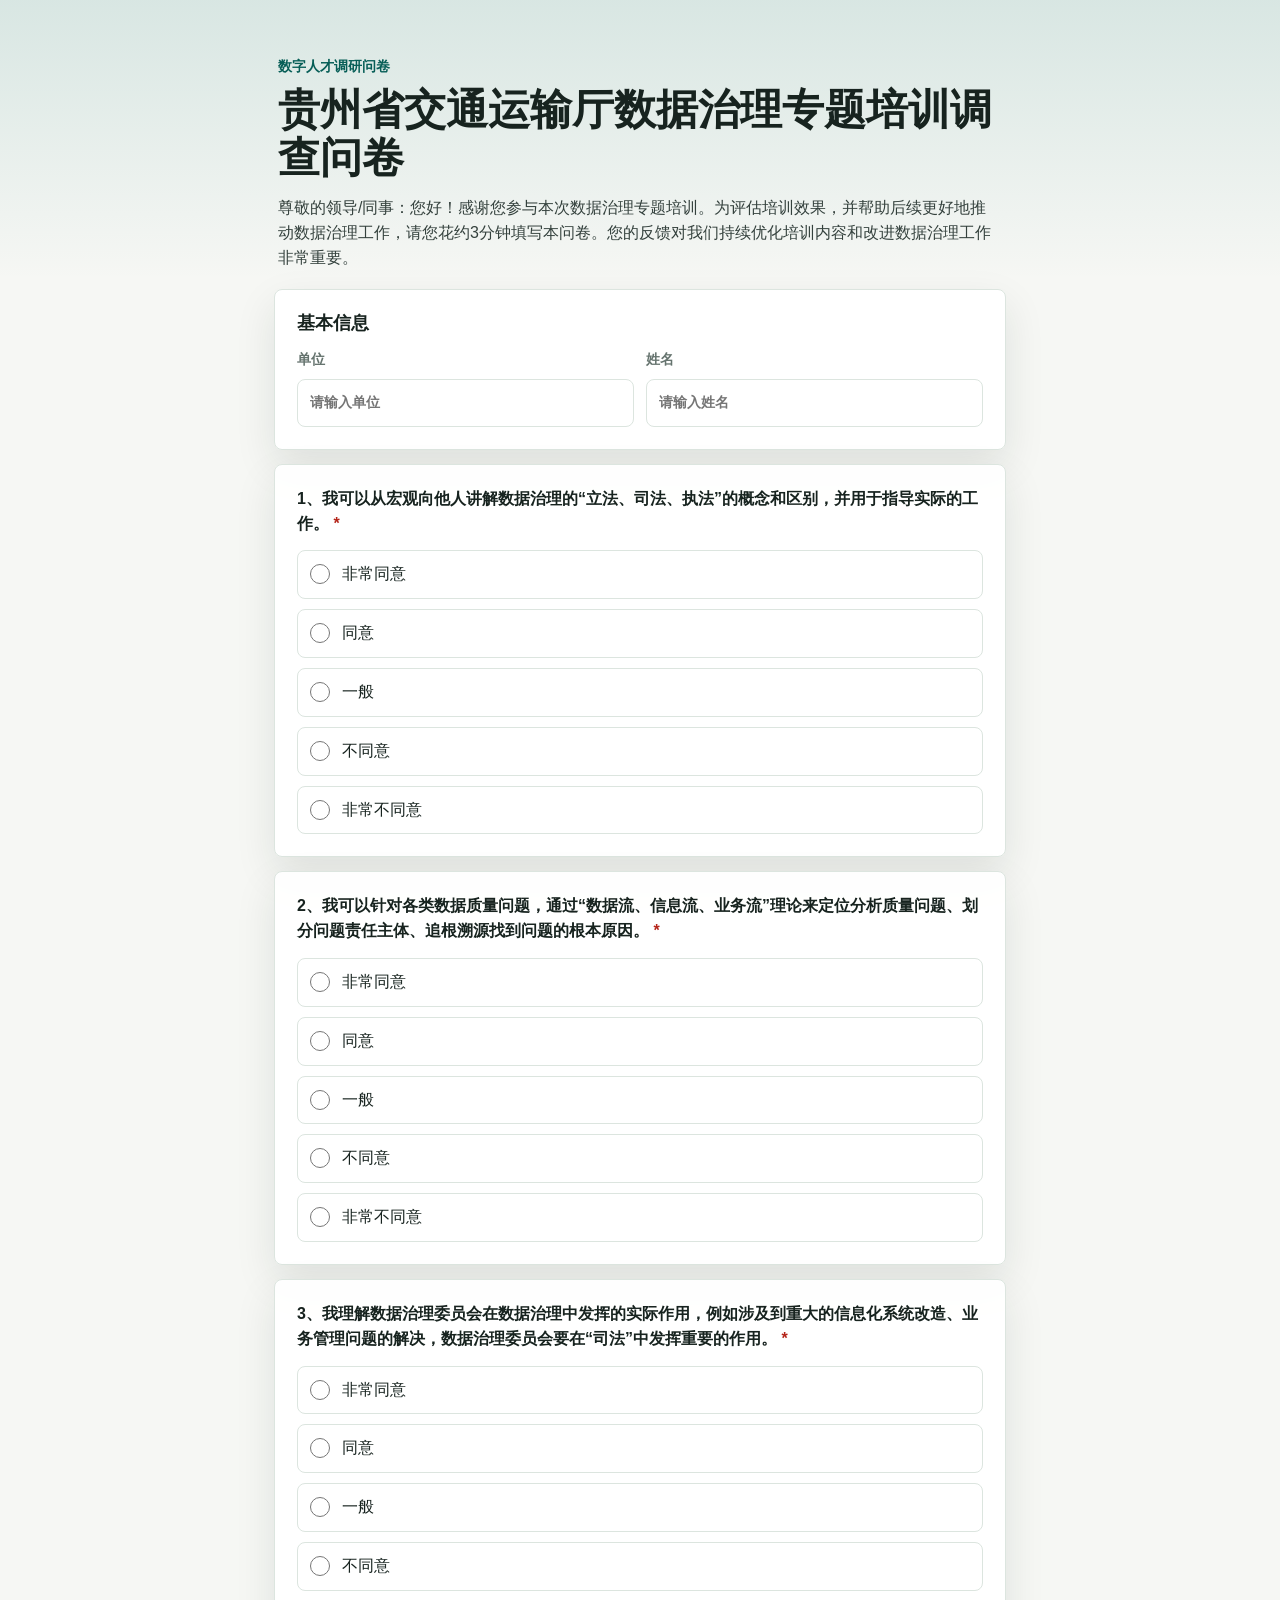
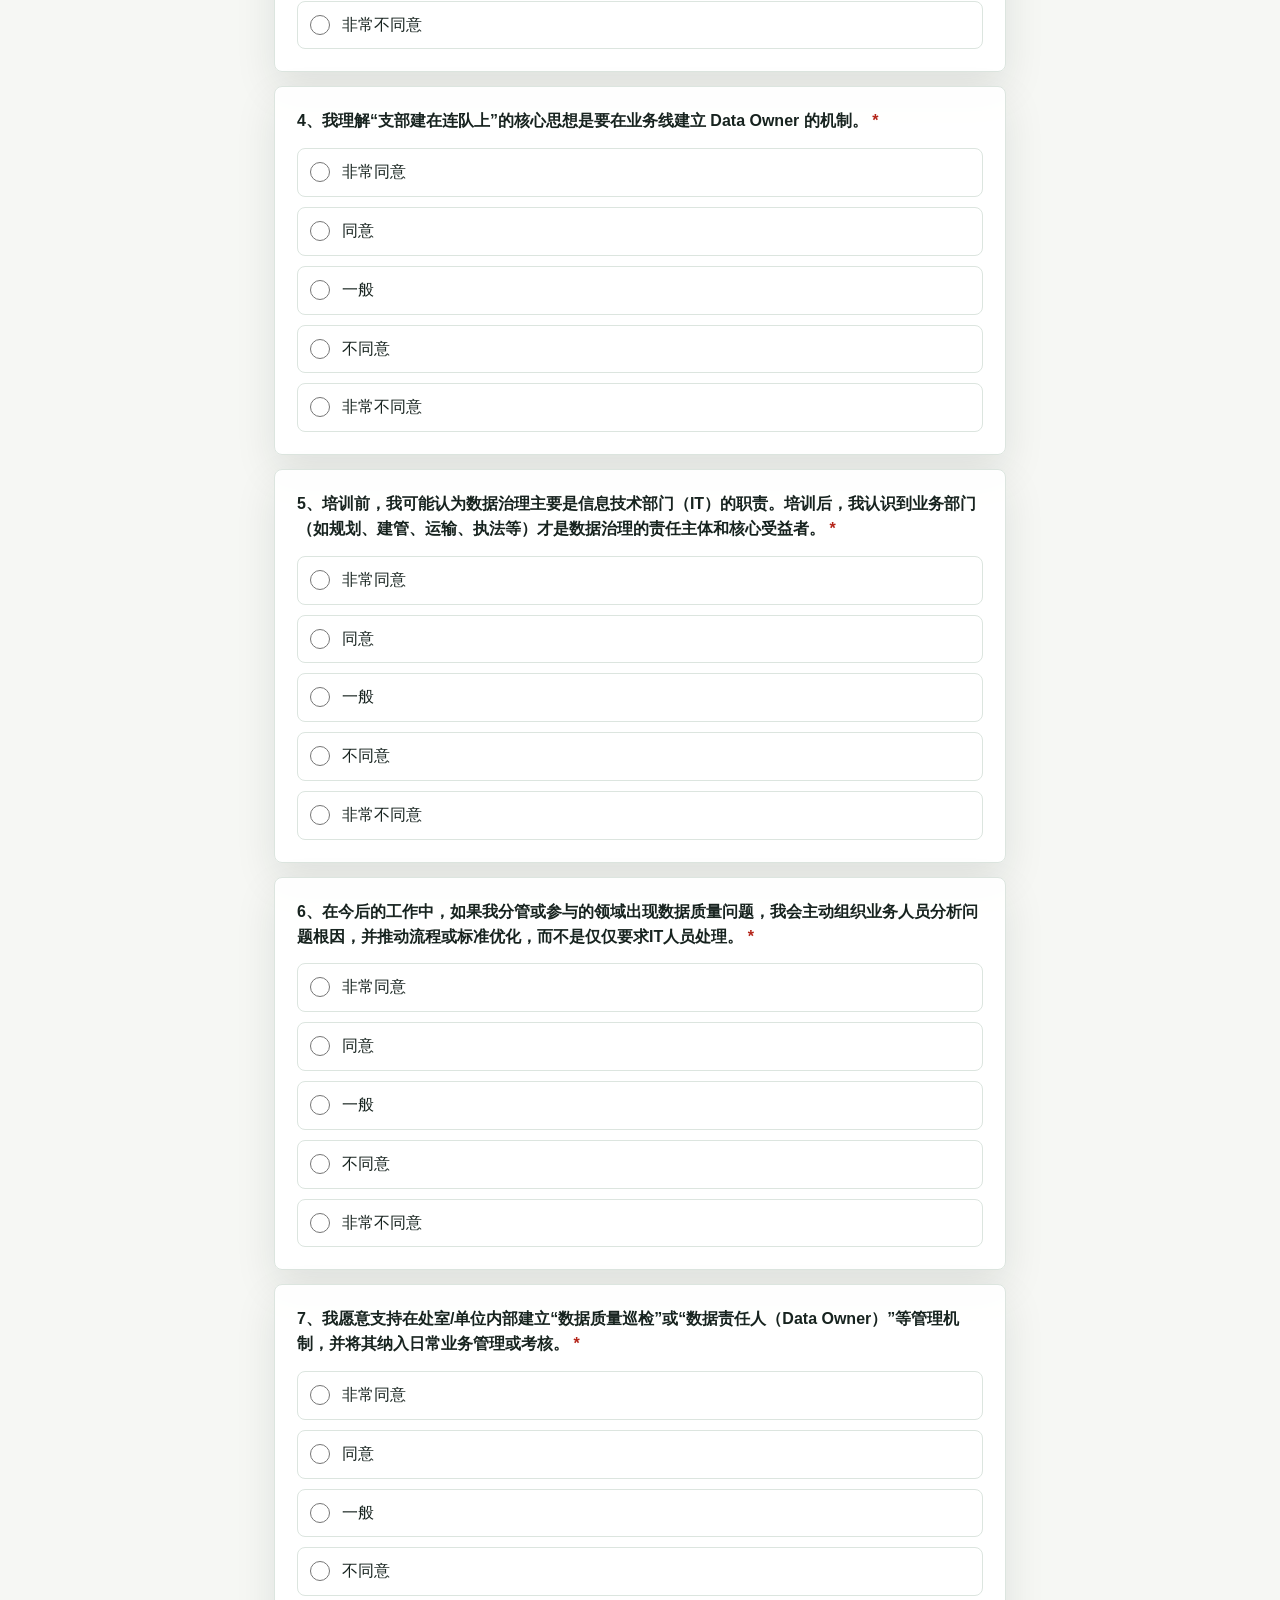
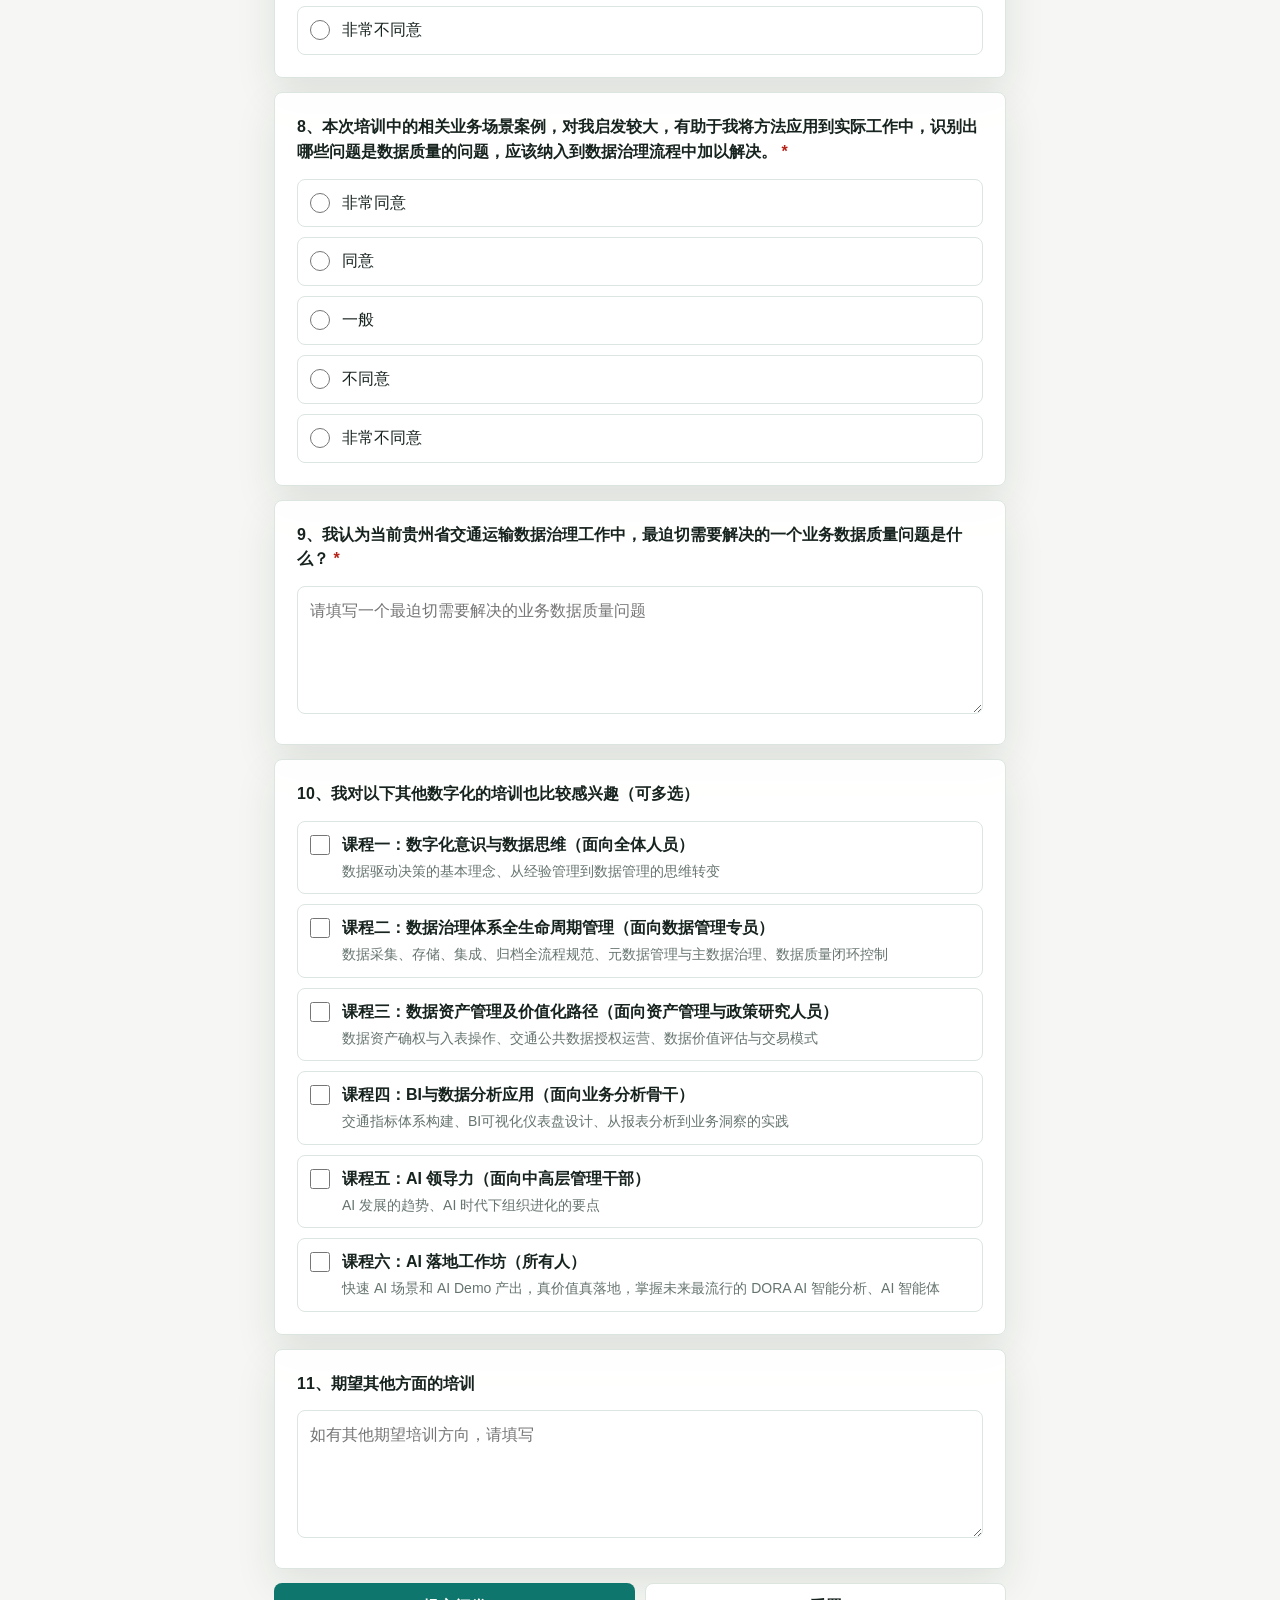
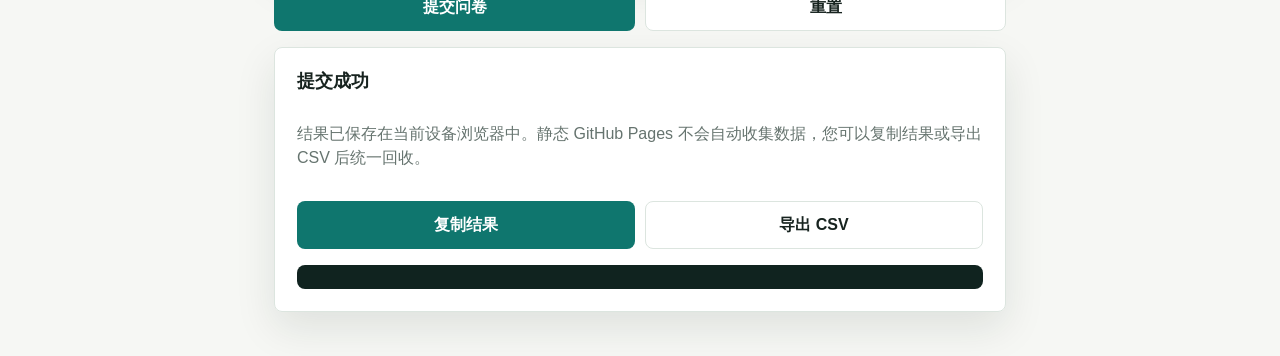
==== index.html @ 99bddb0d "Create mobile survey site" ====
<!doctype html>
<html lang="zh-CN">
  <head>
    <meta charset="utf-8">
    <meta name="viewport" content="width=device-width, initial-scale=1, viewport-fit=cover">
    <meta name="theme-color" content="#0f766e">
    <title>贵州省交通运输厅数据治理专题培训调查问卷</title>
    <link rel="stylesheet" href="styles.css">
  </head>
  <body>
    <main class="page-shell">
      <section class="survey-hero">
        <p class="eyebrow">数字人才调研问卷</p>
        <h1>贵州省交通运输厅数据治理专题培训调查问卷</h1>
        <p class="intro">
          尊敬的领导/同事：您好！感谢您参与本次数据治理专题培训。为评估培训效果，并帮助后续更好地推动数据治理工作，请您花约3分钟填写本问卷。您的反馈对我们持续优化培训内容和改进数据治理工作非常重要。
        </p>
      </section>

      <form id="surveyForm" class="survey-form" novalidate>
        <section class="identity-section" aria-labelledby="identityTitle">
          <h2 id="identityTitle">基本信息</h2>
          <div class="field-grid">
            <label class="text-field">
              <span>单位</span>
              <input id="unit" name="unit" type="text" autocomplete="organization" required placeholder="请输入单位">
            </label>
            <label class="text-field">
              <span>姓名</span>
              <input id="name" name="name" type="text" autocomplete="name" required placeholder="请输入姓名">
            </label>
          </div>
        </section>

        <section id="questions" class="questions" aria-live="polite"></section>

        <section class="actions" aria-label="提交问卷">
          <button class="primary-button" type="submit">提交问卷</button>
          <button class="secondary-button" type="button" id="resetButton">重置</button>
        </section>
      </form>

      <section class="result-panel" id="resultPanel" hidden>
        <h2>提交成功</h2>
        <p>结果已保存在当前设备浏览器中。静态 GitHub Pages 不会自动收集数据，您可以复制结果或导出 CSV 后统一回收。</p>
        <div class="result-actions">
          <button class="primary-button" type="button" id="copyButton">复制结果</button>
          <button class="secondary-button" type="button" id="downloadButton">导出 CSV</button>
        </div>
        <pre id="resultText" tabindex="0"></pre>
      </section>
    </main>

    <script src="app.js"></script>
  </body>
</html>
---- styles.css ----
:root {
  color-scheme: light;
  --bg: #f6f7f4;
  --surface: #ffffff;
  --surface-soft: #eef6f2;
  --text: #17231f;
  --muted: #66746f;
  --line: #dce5df;
  --brand: #0f766e;
  --brand-strong: #075e57;
  --accent: #d97706;
  --danger: #b42318;
  --shadow: 0 16px 40px rgba(20, 41, 34, 0.1);
}

* {
  box-sizing: border-box;
}

body {
  margin: 0;
  min-height: 100vh;
  background:
    linear-gradient(180deg, rgba(15, 118, 110, 0.13), rgba(246, 247, 244, 0) 280px),
    var(--bg);
  color: var(--text);
  font-family: -apple-system, BlinkMacSystemFont, "Segoe UI", "PingFang SC", "Microsoft YaHei", sans-serif;
  line-height: 1.55;
}

button,
input,
textarea {
  font: inherit;
}

.page-shell {
  width: min(100%, 760px);
  margin: 0 auto;
  padding: 20px 14px 44px;
}

.survey-hero {
  padding: 22px 4px 18px;
}

.eyebrow {
  margin: 0 0 8px;
  color: var(--brand-strong);
  font-size: 14px;
  font-weight: 700;
}

h1,
h2,
p {
  margin-top: 0;
}

h1 {
  margin-bottom: 14px;
  font-size: clamp(28px, 8vw, 42px);
  line-height: 1.15;
  letter-spacing: 0;
}

h2 {
  margin-bottom: 14px;
  font-size: 18px;
  line-height: 1.3;
}

.intro {
  margin-bottom: 0;
  color: #34413d;
  font-size: 16px;
}

.survey-form,
.result-panel {
  display: grid;
  gap: 14px;
}

.identity-section,
.question-card,
.result-panel {
  border: 1px solid var(--line);
  border-radius: 8px;
  background: rgba(255, 255, 255, 0.96);
  box-shadow: var(--shadow);
}

.identity-section,
.question-card {
  padding: 18px;
}

.field-grid {
  display: grid;
  gap: 12px;
}

.text-field {
  display: grid;
  gap: 8px;
  color: var(--muted);
  font-size: 14px;
  font-weight: 700;
}

.text-field input,
.open-answer {
  width: 100%;
  border: 1px solid var(--line);
  border-radius: 8px;
  background: var(--surface);
  color: var(--text);
  outline: none;
}

.text-field input {
  min-height: 48px;
  padding: 10px 12px;
}

.open-answer {
  min-height: 128px;
  resize: vertical;
  padding: 12px;
}

.text-field input:focus,
.open-answer:focus {
  border-color: var(--brand);
  box-shadow: 0 0 0 3px rgba(15, 118, 110, 0.15);
}

.questions {
  display: grid;
  gap: 14px;
}

.question-title {
  margin-bottom: 14px;
  font-size: 16px;
  font-weight: 750;
}

.required {
  color: var(--danger);
}

.option-list {
  display: grid;
  gap: 10px;
}

.option-item {
  display: grid;
  grid-template-columns: 22px 1fr;
  align-items: start;
  gap: 10px;
  min-height: 46px;
  padding: 11px 12px;
  border: 1px solid var(--line);
  border-radius: 8px;
  background: var(--surface);
}

.option-item input {
  width: 20px;
  height: 20px;
  margin: 2px 0 0;
  accent-color: var(--brand);
}

.option-item:has(input:checked) {
  border-color: rgba(15, 118, 110, 0.55);
  background: var(--surface-soft);
}

.course-title {
  display: block;
  font-weight: 750;
}

.course-desc {
  display: block;
  margin-top: 3px;
  color: var(--muted);
  font-size: 14px;
}

.actions,
.result-actions {
  display: grid;
  grid-template-columns: 1fr 1fr;
  gap: 10px;
}

.primary-button,
.secondary-button {
  min-height: 48px;
  border-radius: 8px;
  border: 1px solid transparent;
  padding: 10px 14px;
  cursor: pointer;
  font-weight: 750;
}

.primary-button {
  background: var(--brand);
  color: #fff;
}

.primary-button:active {
  background: var(--brand-strong);
}

.secondary-button {
  border-color: var(--line);
  background: var(--surface);
  color: var(--text);
}

.result-panel {
  margin-top: 16px;
  padding: 18px;
}

.result-panel p {
  color: var(--muted);
}

#resultText {
  max-height: 320px;
  overflow: auto;
  margin: 2px 0 0;
  padding: 12px;
  border-radius: 8px;
  background: #10231f;
  color: #ecfdf5;
  white-space: pre-wrap;
  word-break: break-word;
}

.error-message {
  margin-top: 10px;
  color: var(--danger);
  font-size: 14px;
  font-weight: 700;
}

@media (min-width: 680px) {
  .page-shell {
    padding-top: 34px;
  }

  .field-grid {
    grid-template-columns: 1fr 1fr;
  }

  .identity-section,
  .question-card,
  .result-panel {
    padding: 22px;
  }
}

@media (max-width: 430px) {
  .actions,
  .result-actions {
    grid-template-columns: 1fr;
  }

  .identity-section,
  .question-card,
  .result-panel {
    padding: 16px;
  }
}
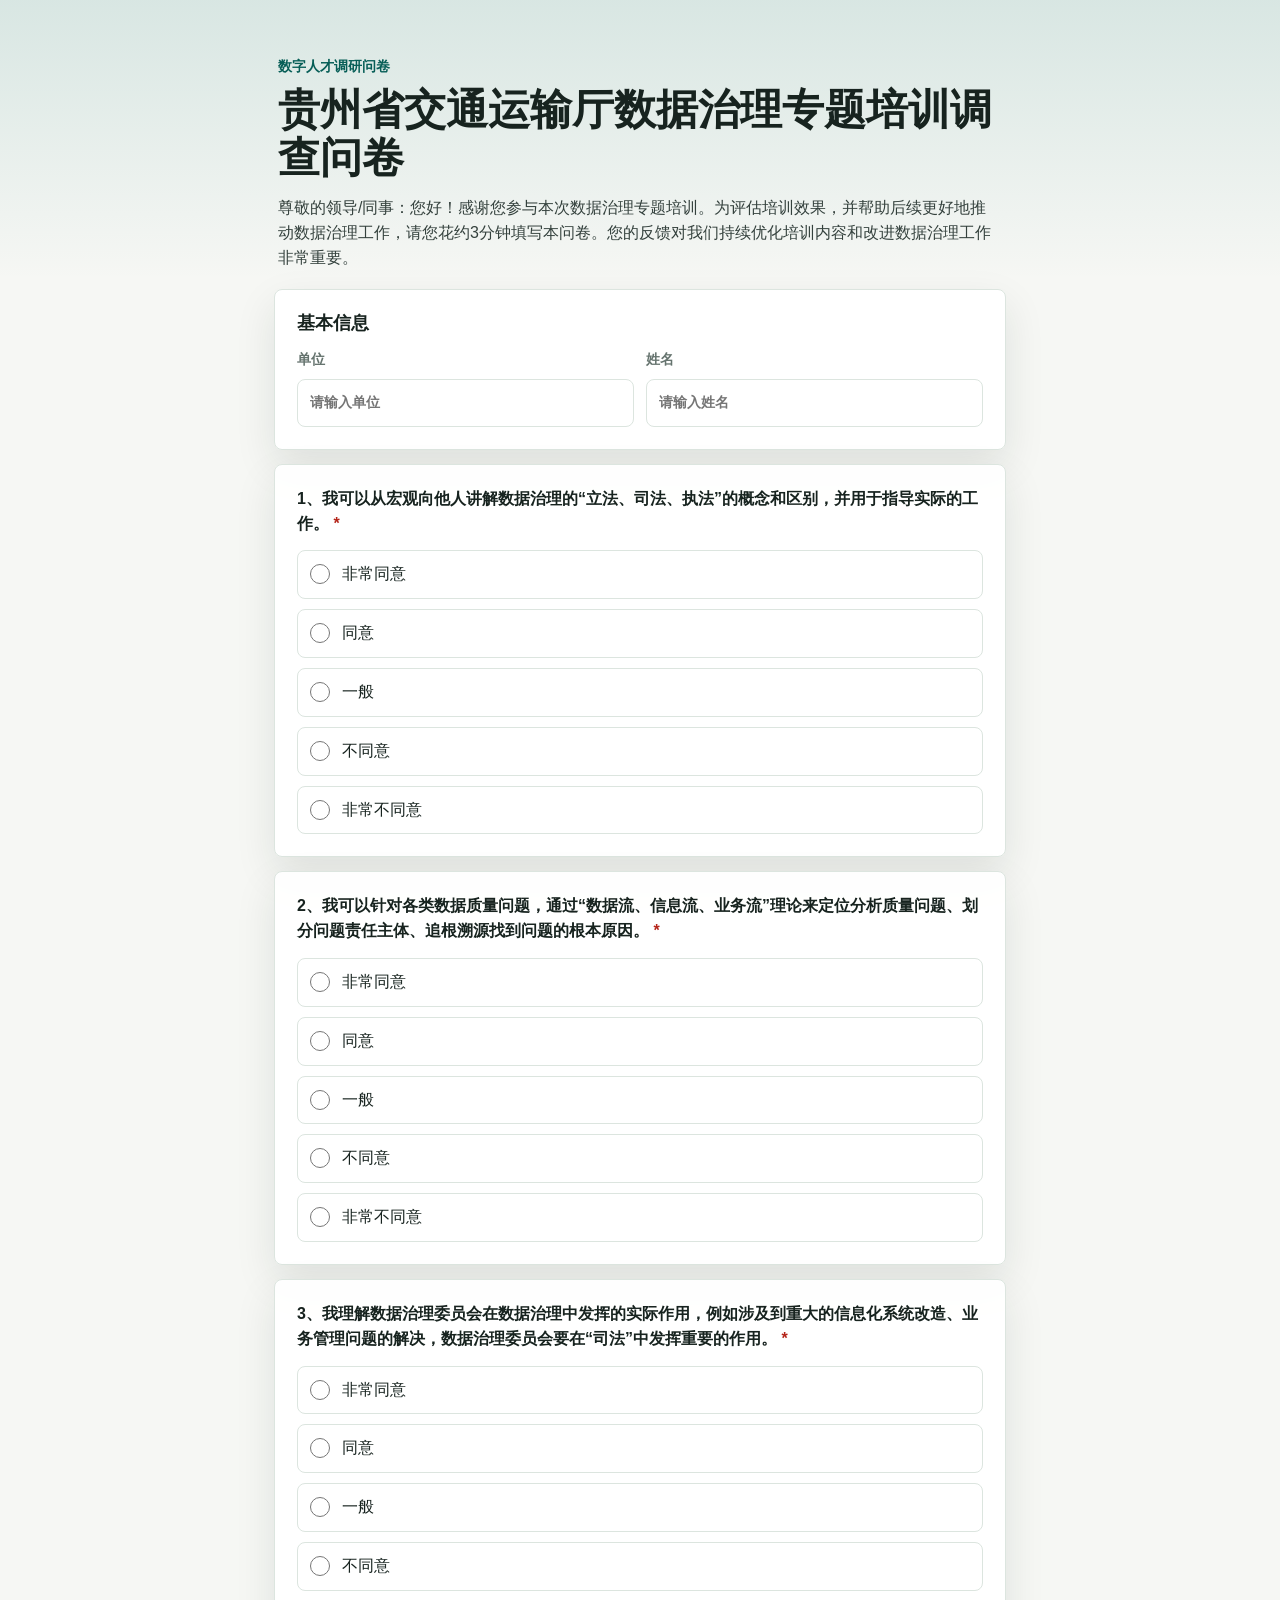
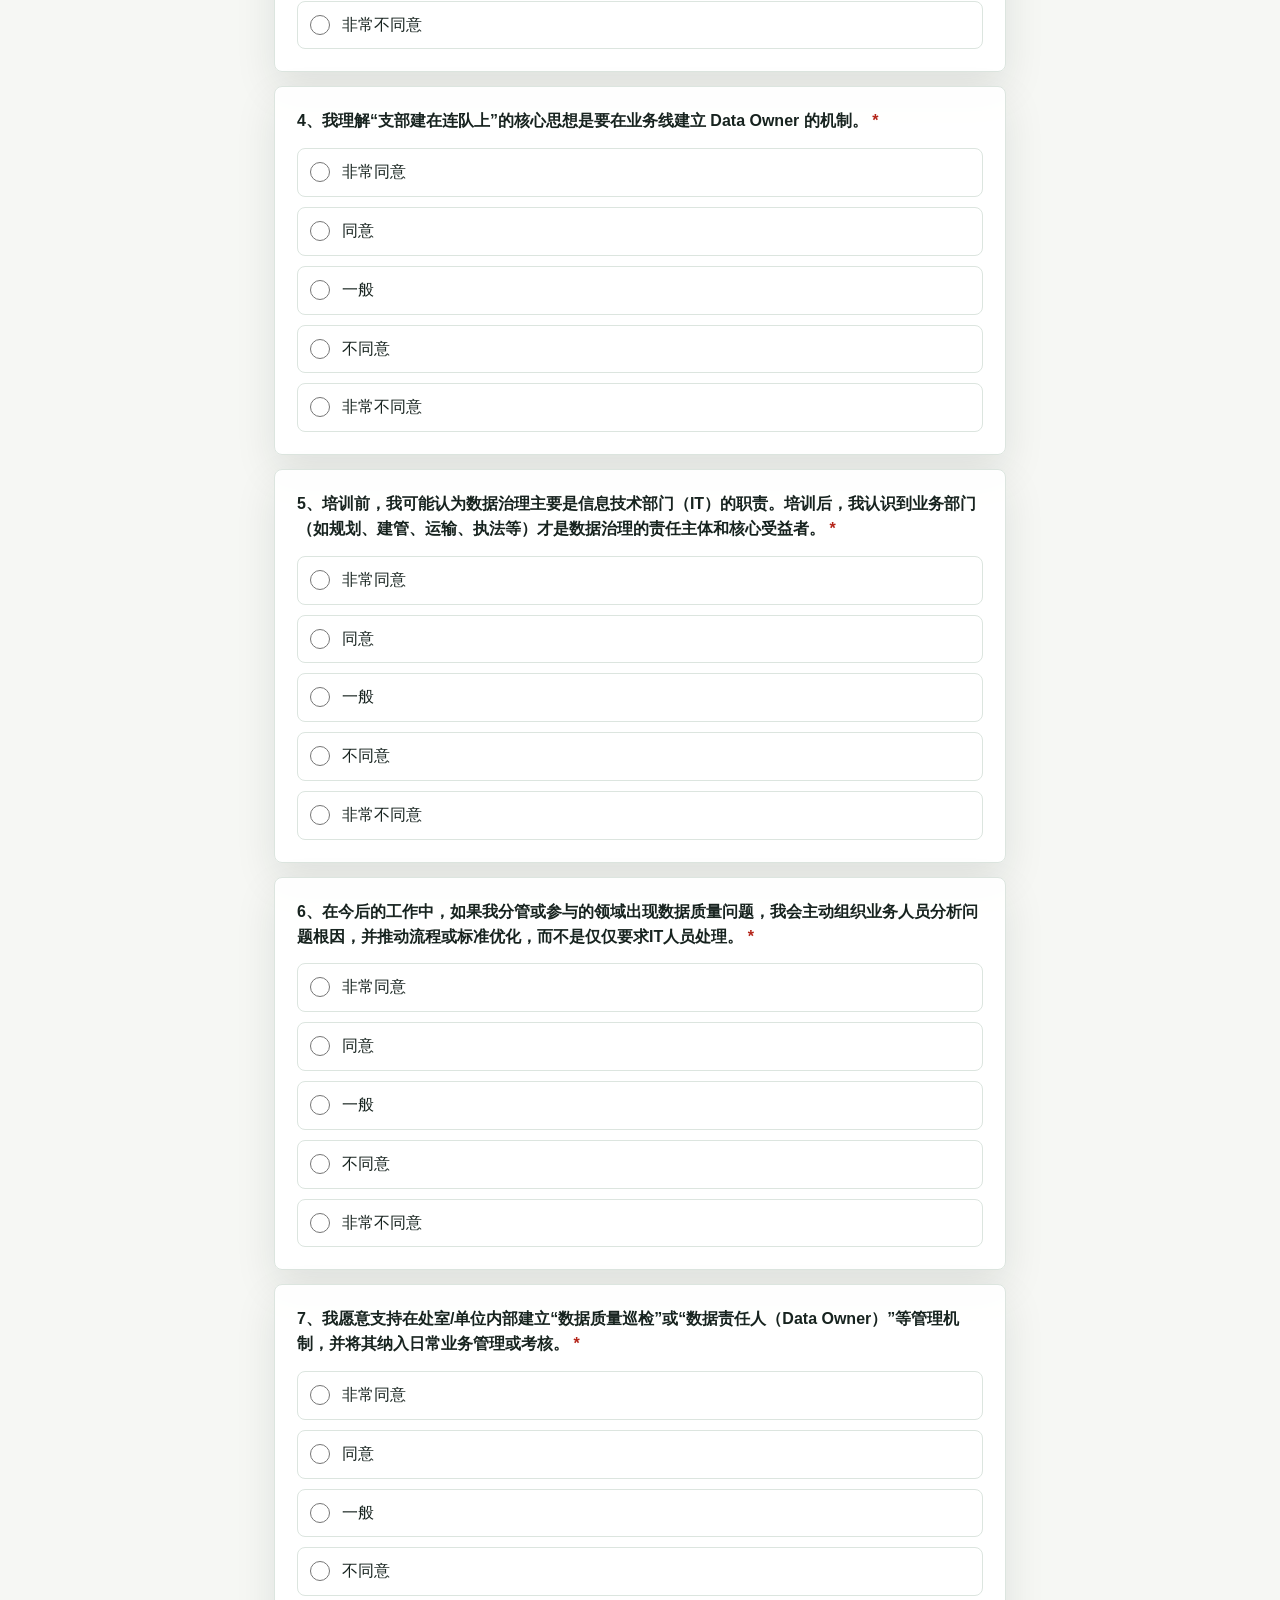
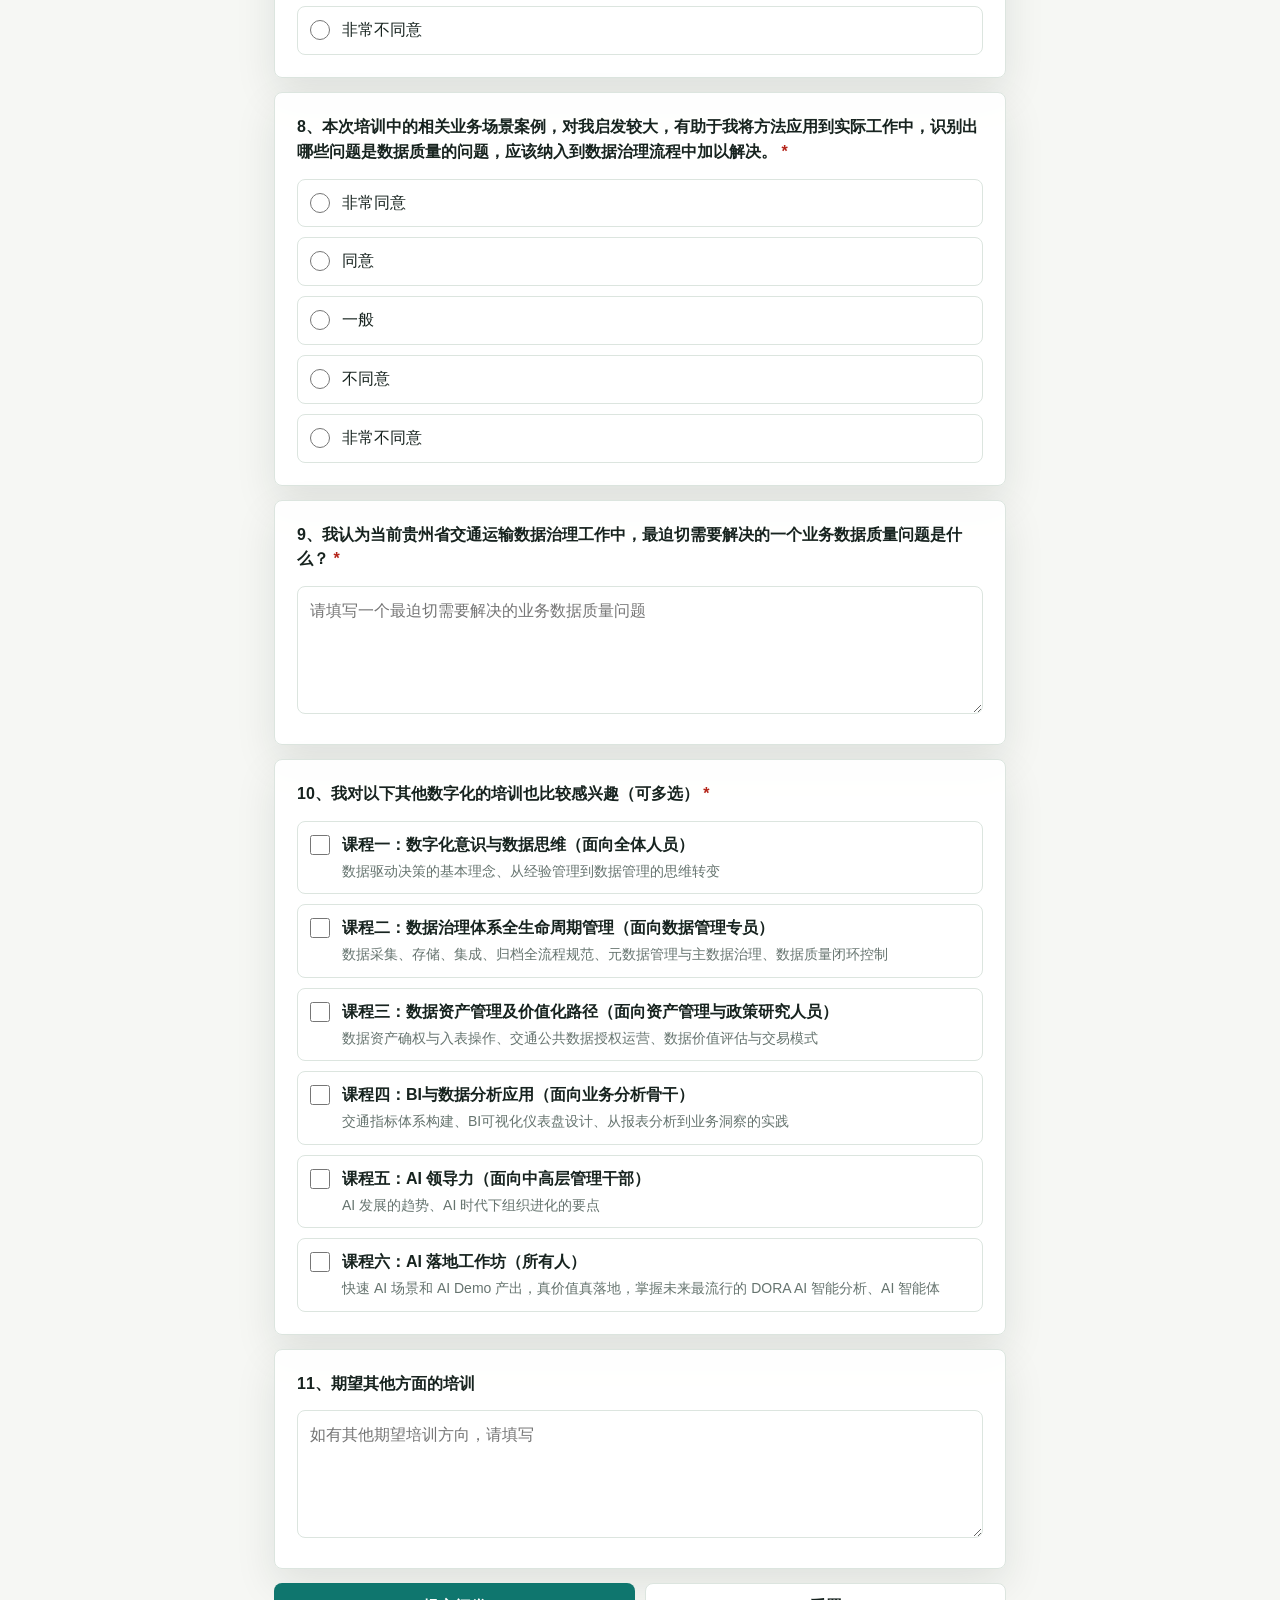
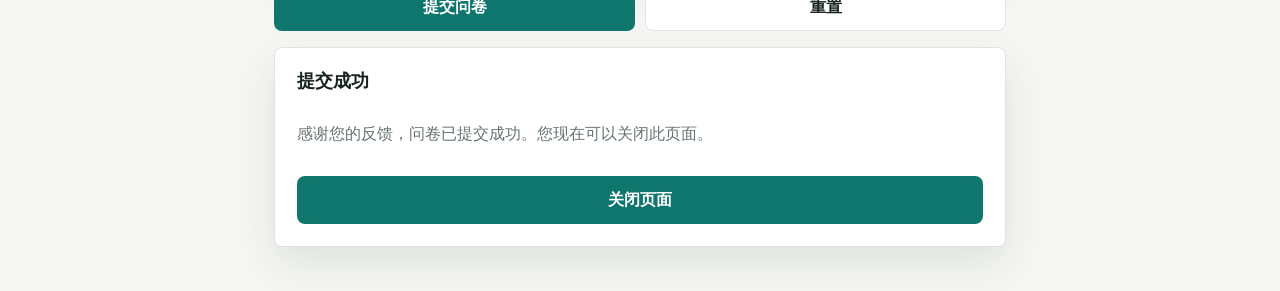
==== commit 67ca0271: "Simplify survey success message" ====
--- a/index.html
+++ b/index.html
@@ -42,12 +42,11 @@
 
       <section class="result-panel" id="resultPanel" hidden>
         <h2>提交成功</h2>
-        <p>结果已保存在当前设备浏览器中。静态 GitHub Pages 不会自动收集数据，您可以复制结果或导出 CSV 后统一回收。</p>
+        <p>感谢您的反馈，问卷已提交成功。您现在可以关闭此页面。</p>
         <div class="result-actions">
-          <button class="primary-button" type="button" id="copyButton">复制结果</button>
-          <button class="secondary-button" type="button" id="downloadButton">导出 CSV</button>
+          <button class="primary-button" type="button" id="closeButton">关闭页面</button>
         </div>
-        <pre id="resultText" tabindex="0"></pre>
+        <p class="close-help" id="closeHelp" hidden>如果页面没有自动关闭，请使用右上角关闭按钮或返回上一页。</p>
       </section>
     </main>
 
--- a/styles.css
+++ b/styles.css
@@ -136,6 +136,11 @@
   box-shadow: 0 0 0 3px rgba(15, 118, 110, 0.15);
 }
 
+.text-field input[aria-invalid="true"] {
+  border-color: var(--danger);
+  box-shadow: 0 0 0 3px rgba(180, 35, 24, 0.12);
+}
+
 .questions {
   display: grid;
   gap: 14px;
@@ -180,6 +185,11 @@
   background: var(--surface-soft);
 }
 
+.option-item:has(input[aria-invalid="true"]) {
+  border-color: rgba(180, 35, 24, 0.55);
+  box-shadow: 0 0 0 3px rgba(180, 35, 24, 0.08);
+}
+
 .course-title {
   display: block;
   font-weight: 750;
@@ -199,6 +209,11 @@
   gap: 10px;
 }
 
+.result-actions .primary-button:only-child,
+.result-actions .secondary-button:only-child {
+  grid-column: 1 / -1;
+}
+
 .primary-button,
 .secondary-button {
   min-height: 48px;
@@ -231,6 +246,11 @@
 
 .result-panel p {
   color: var(--muted);
+}
+
+.close-help {
+  margin-bottom: 0;
+  font-size: 14px;
 }
 
 #resultText {
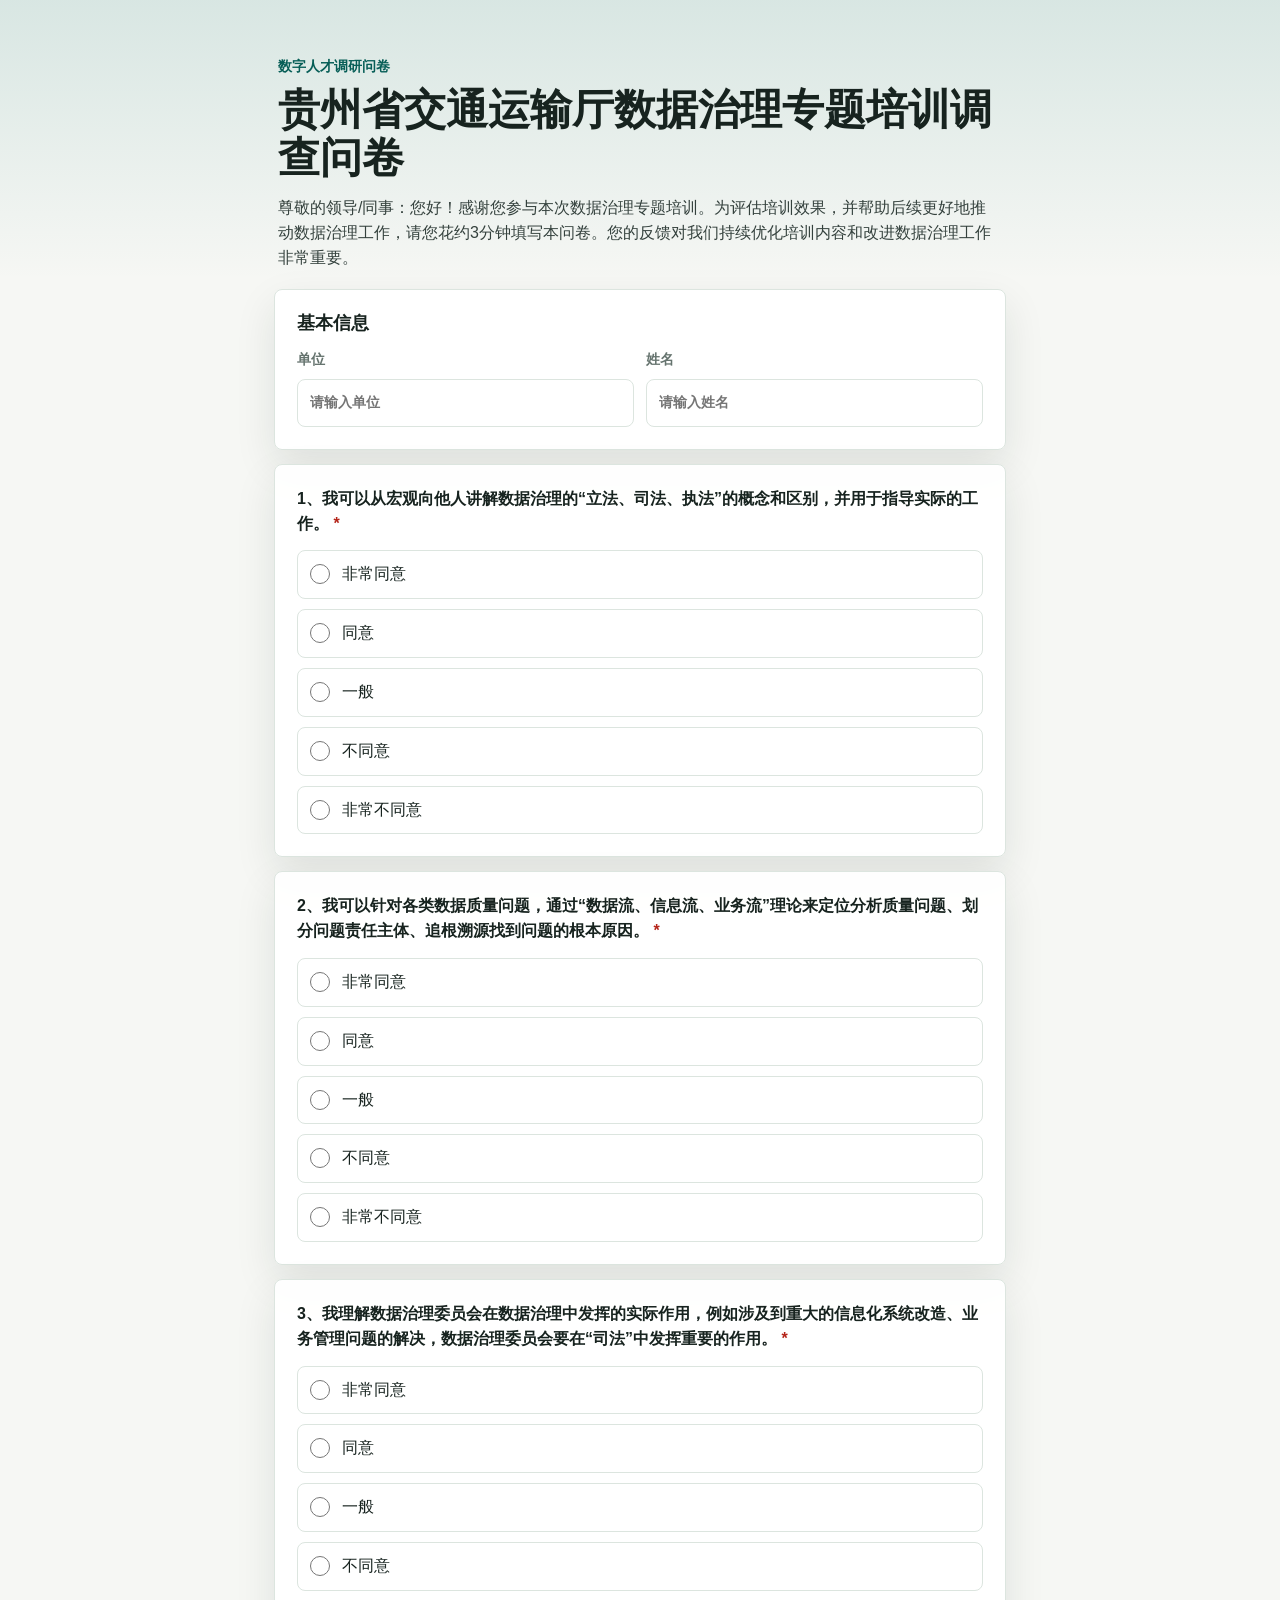
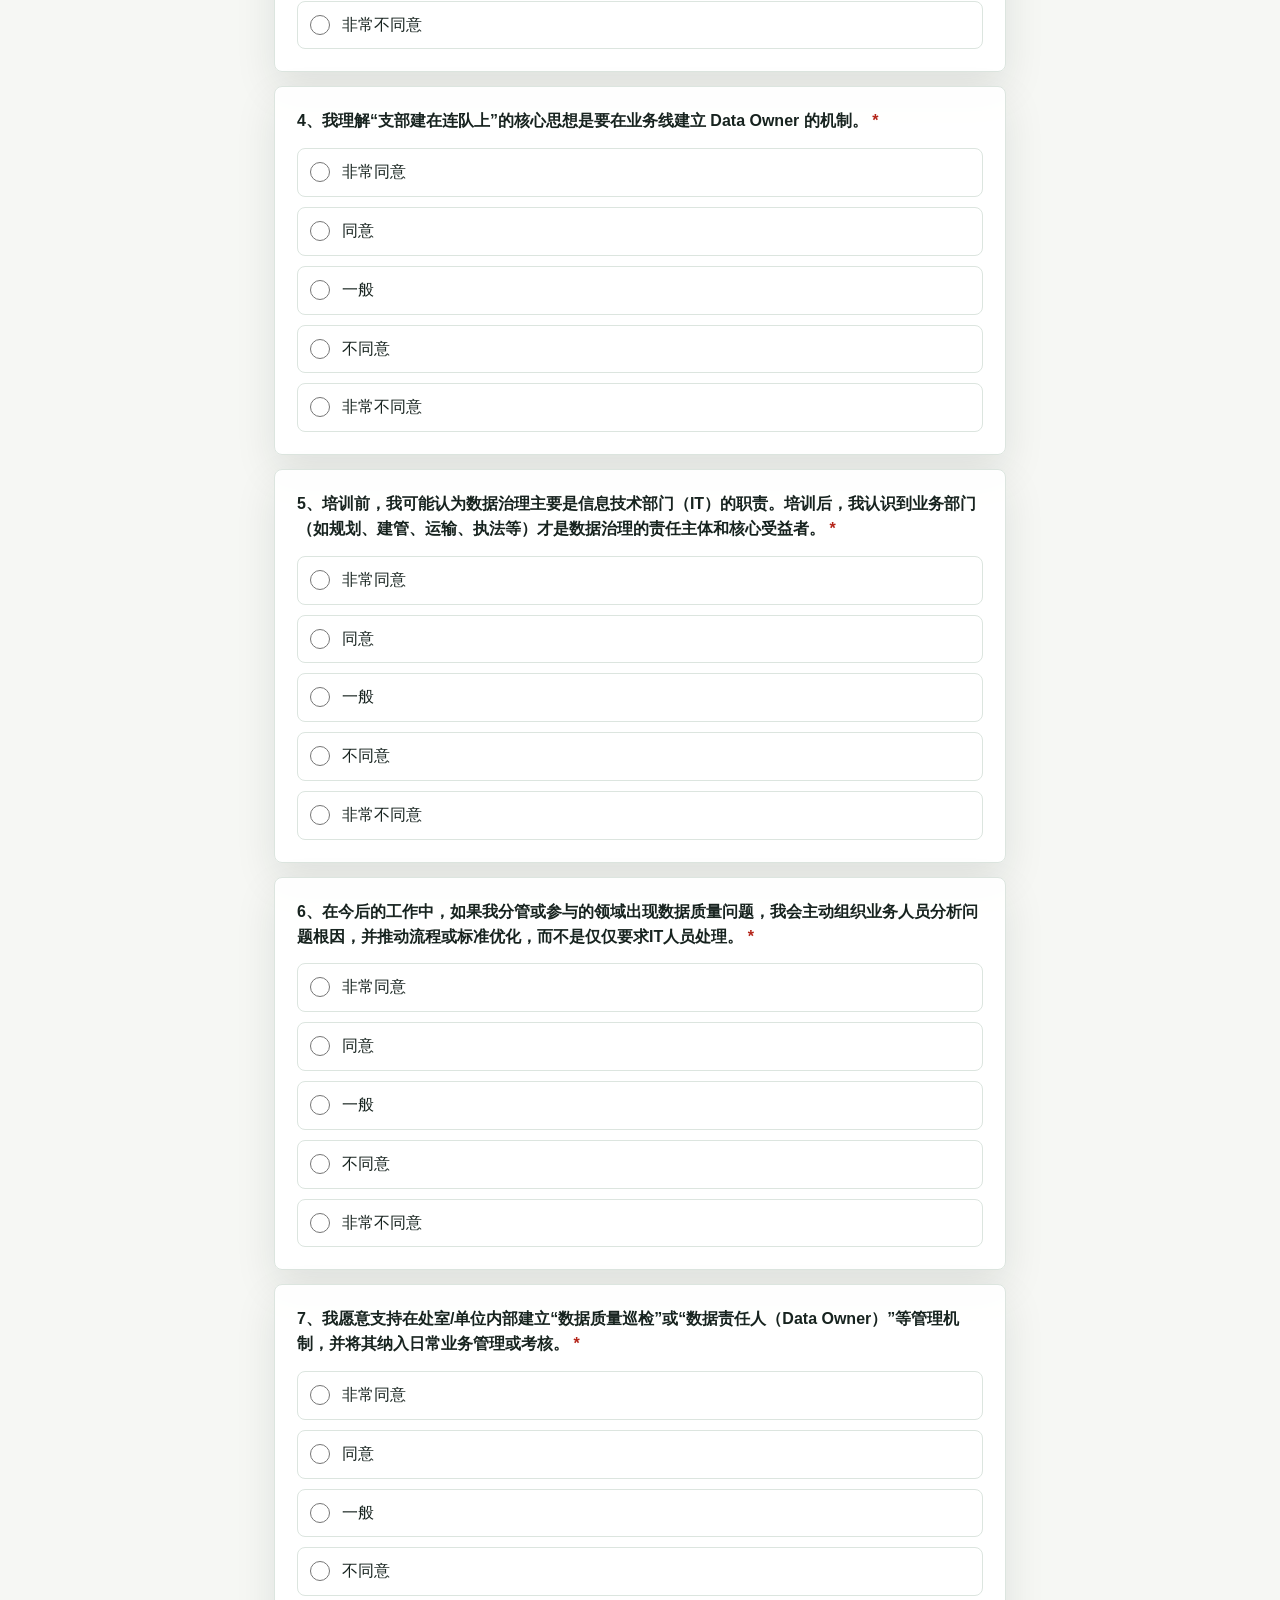
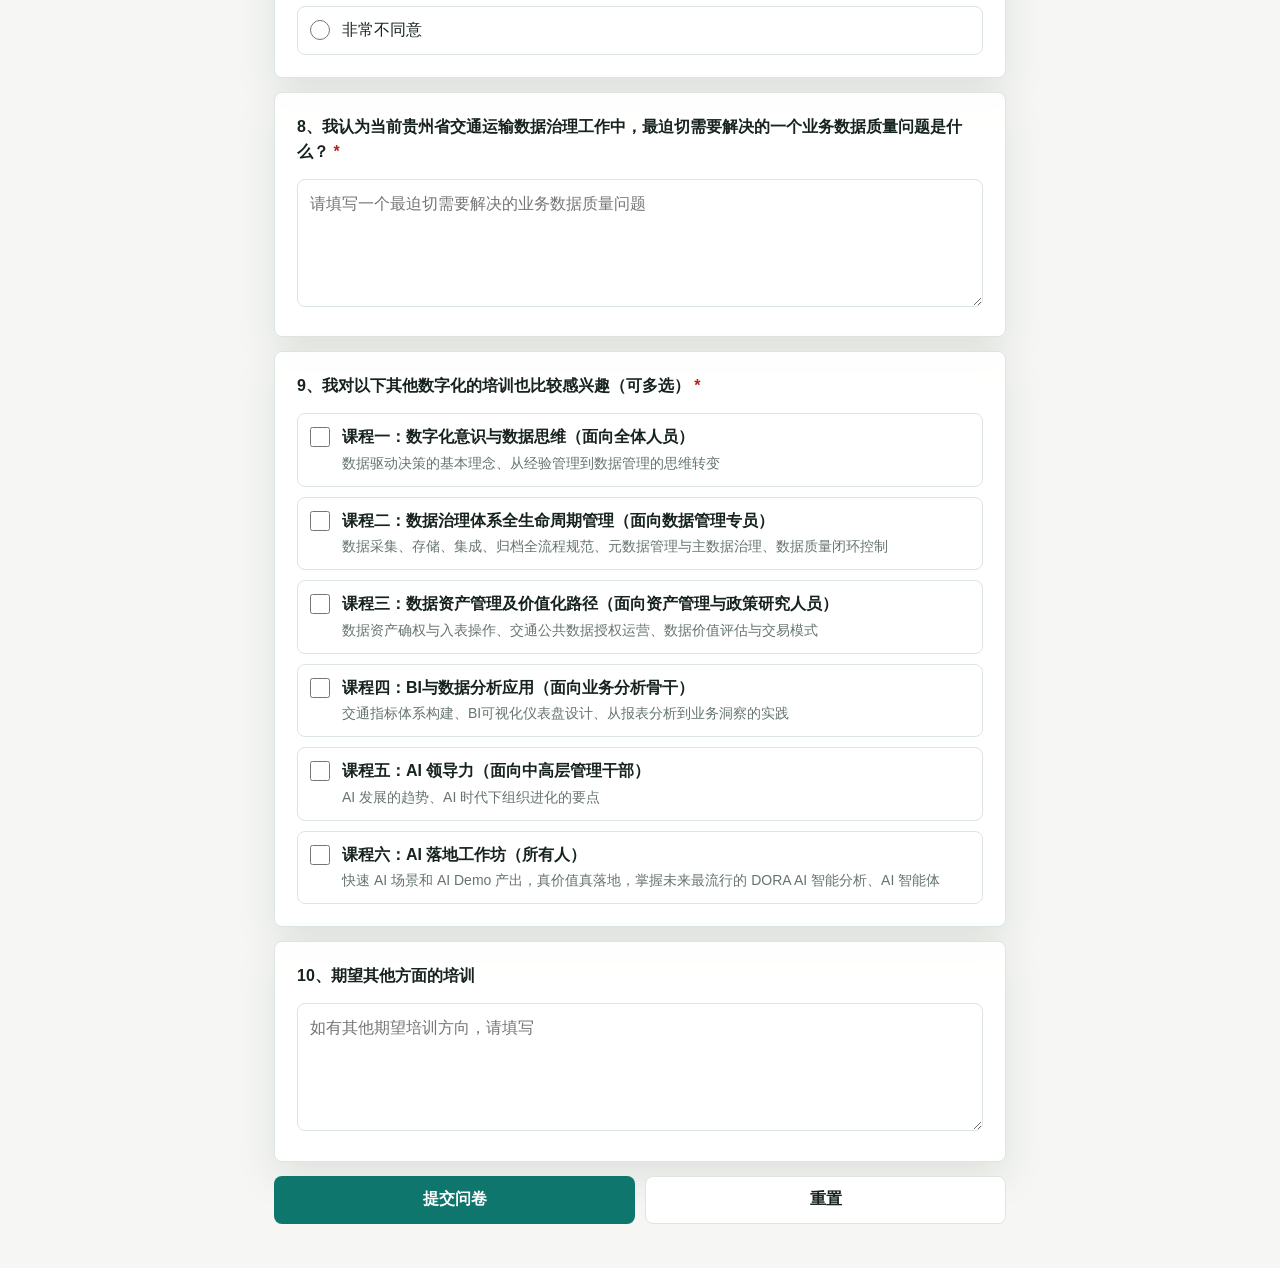
==== commit 0377a10d: "Hide success panel until submission" ====
--- a/index.html
+++ b/index.html
@@ -5,7 +5,7 @@
     <meta name="viewport" content="width=device-width, initial-scale=1, viewport-fit=cover">
     <meta name="theme-color" content="#0f766e">
     <title>贵州省交通运输厅数据治理专题培训调查问卷</title>
-    <link rel="stylesheet" href="styles.css">
+    <link rel="stylesheet" href="styles.css?v=20260609-2312">
   </head>
   <body>
     <main class="page-shell">
@@ -40,16 +40,16 @@
         </section>
       </form>
 
-      <section class="result-panel" id="resultPanel" hidden>
+      <section class="result-panel" id="resultPanel" hidden style="display: none;">
         <h2>提交成功</h2>
         <p>感谢您的反馈，问卷已提交成功。您现在可以关闭此页面。</p>
         <div class="result-actions">
           <button class="primary-button" type="button" id="closeButton">关闭页面</button>
         </div>
-        <p class="close-help" id="closeHelp" hidden>如果页面没有自动关闭，请使用右上角关闭按钮或返回上一页。</p>
+        <p class="close-help" id="closeHelp" hidden style="display: none;">如果页面没有自动关闭，请使用右上角关闭按钮或返回上一页。</p>
       </section>
     </main>
 
-    <script src="app.js"></script>
+    <script src="app.js?v=20260609-2312"></script>
   </body>
 </html>
--- a/styles.css
+++ b/styles.css
@@ -17,6 +17,10 @@
   box-sizing: border-box;
 }
 
+[hidden] {
+  display: none !important;
+}
+
 body {
   margin: 0;
   min-height: 100vh;
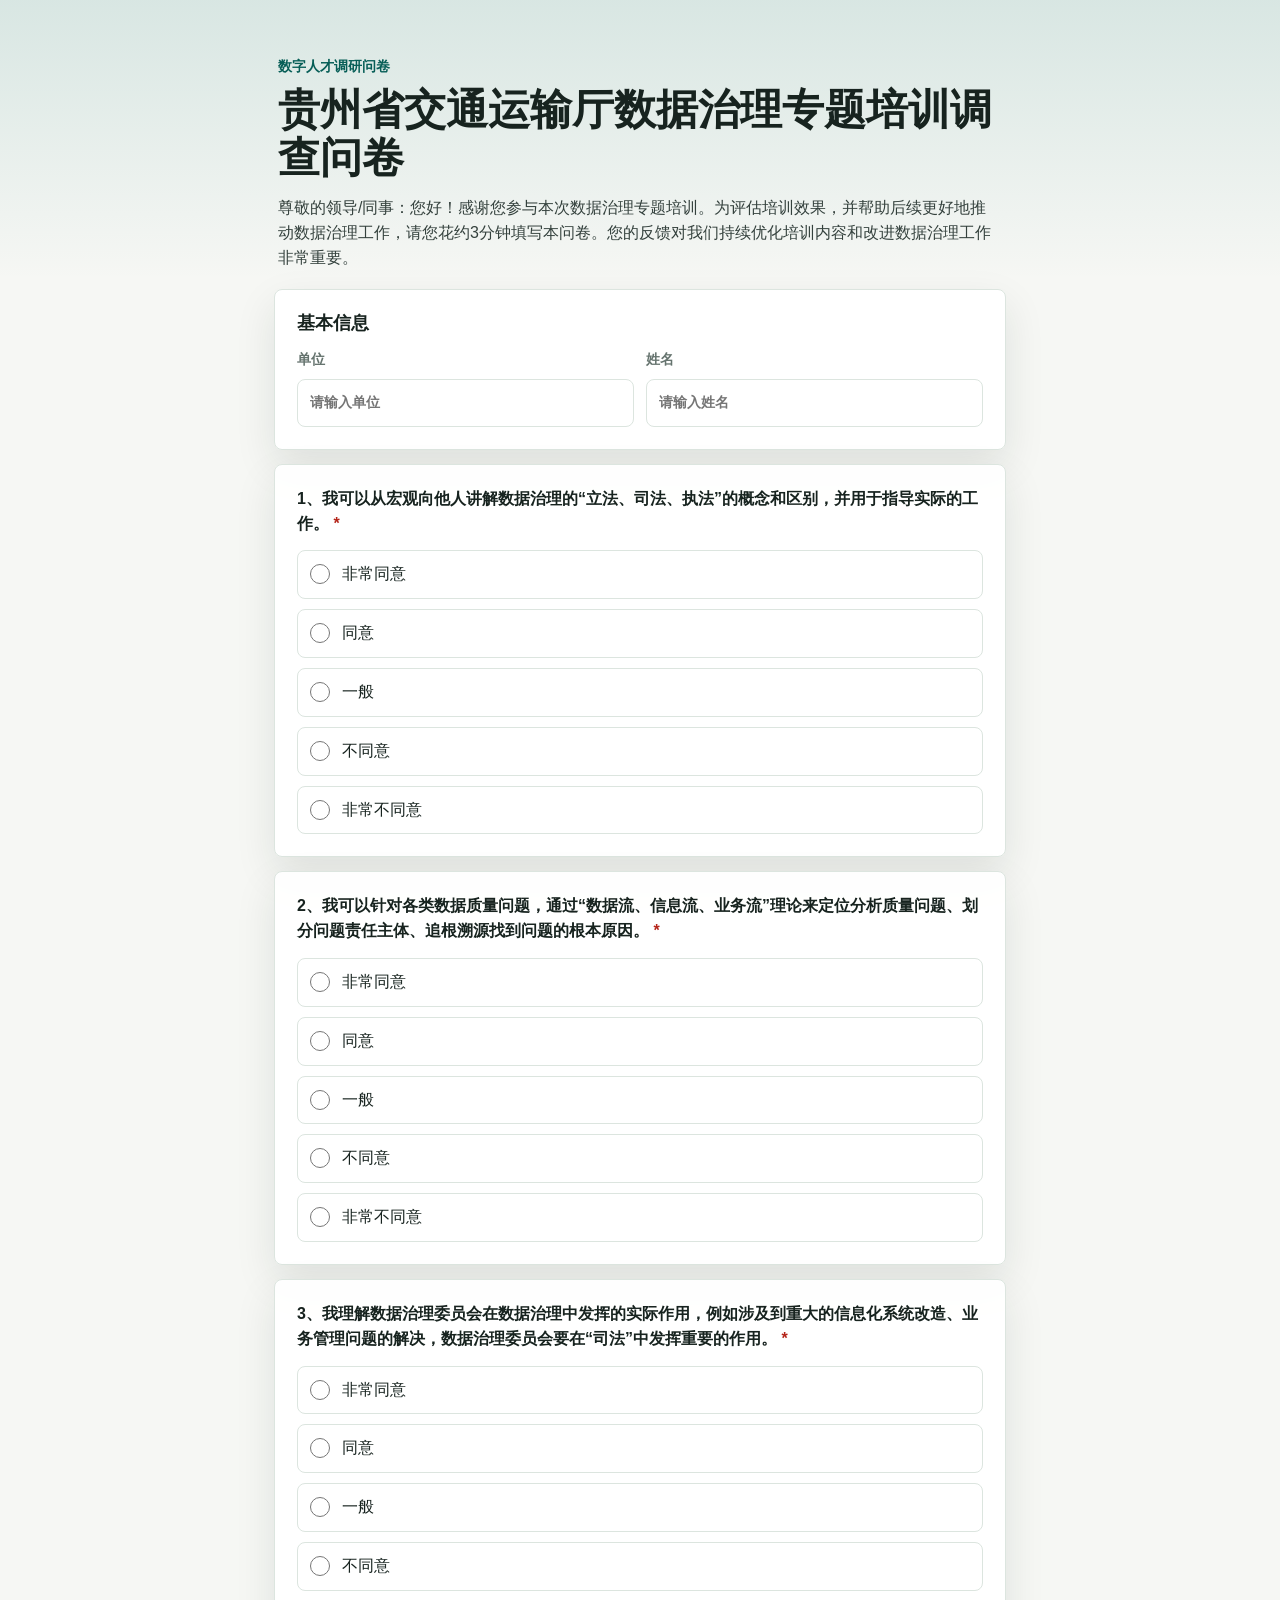
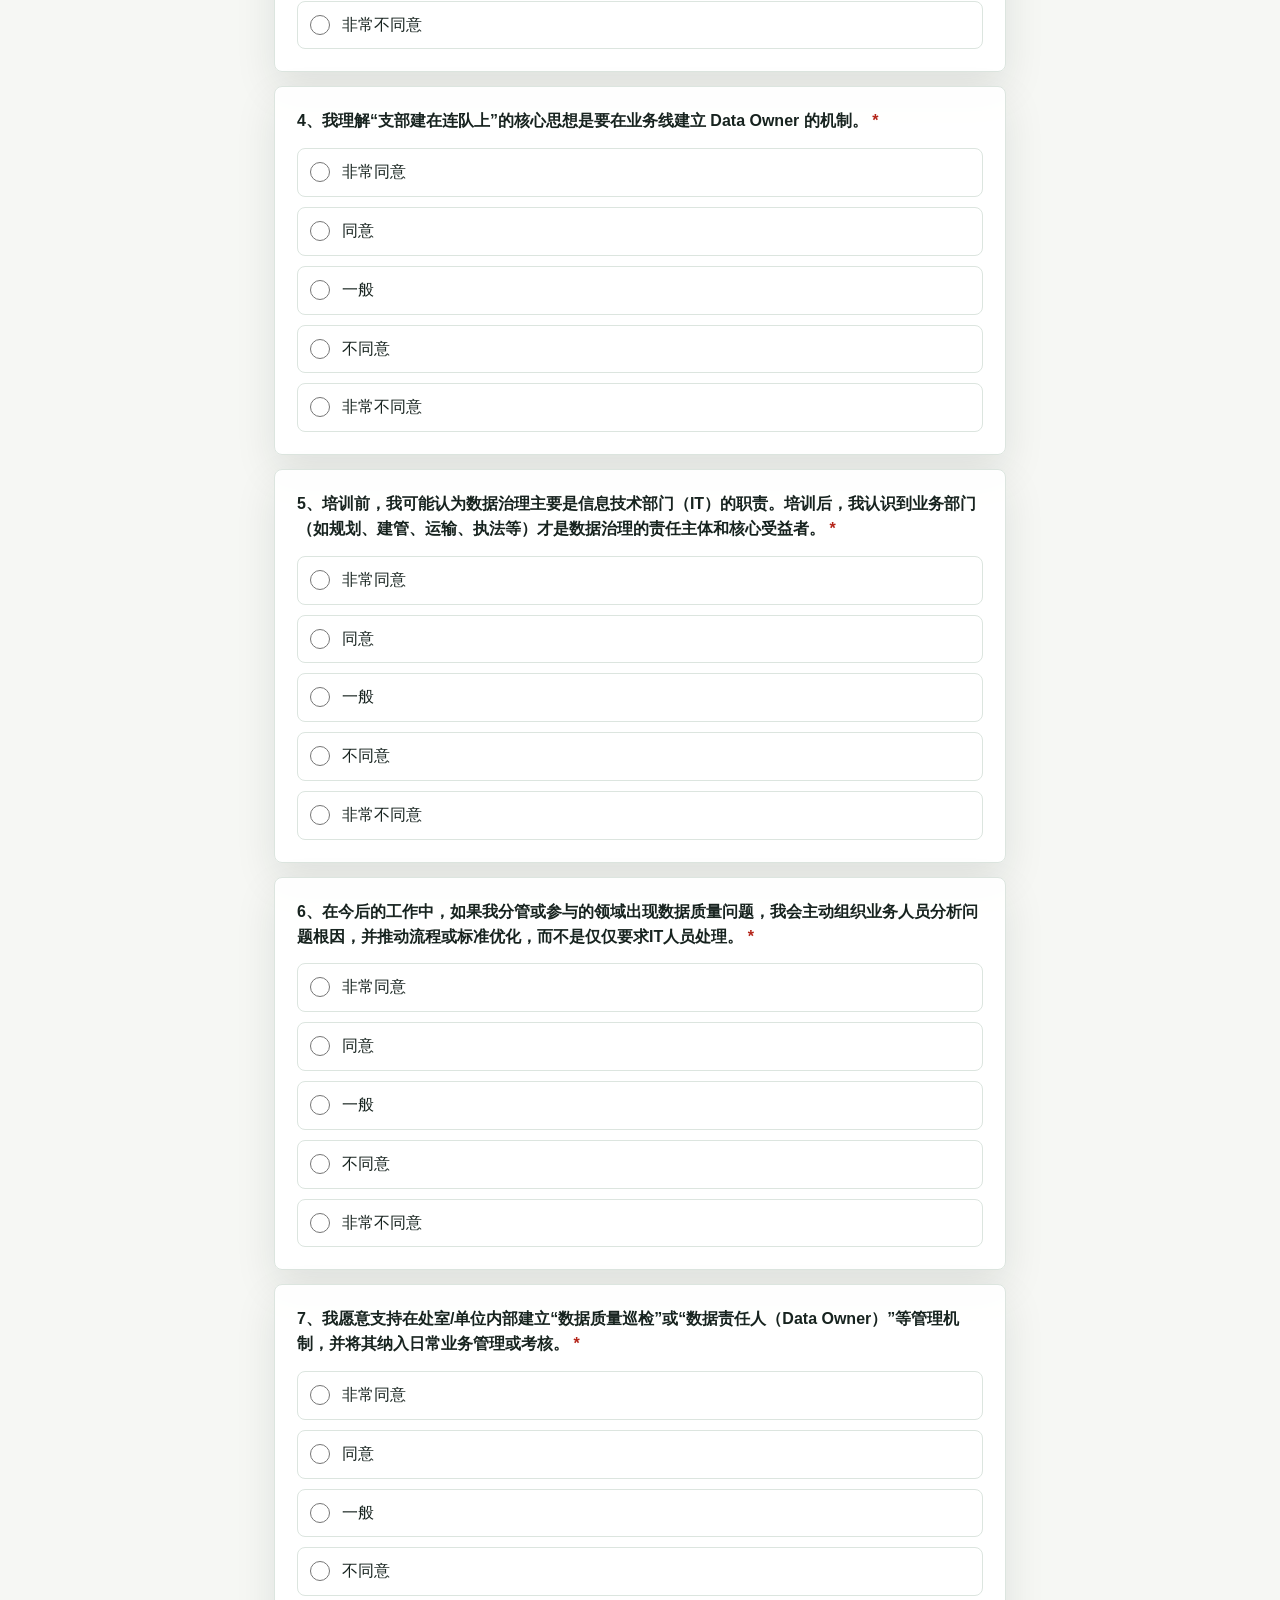
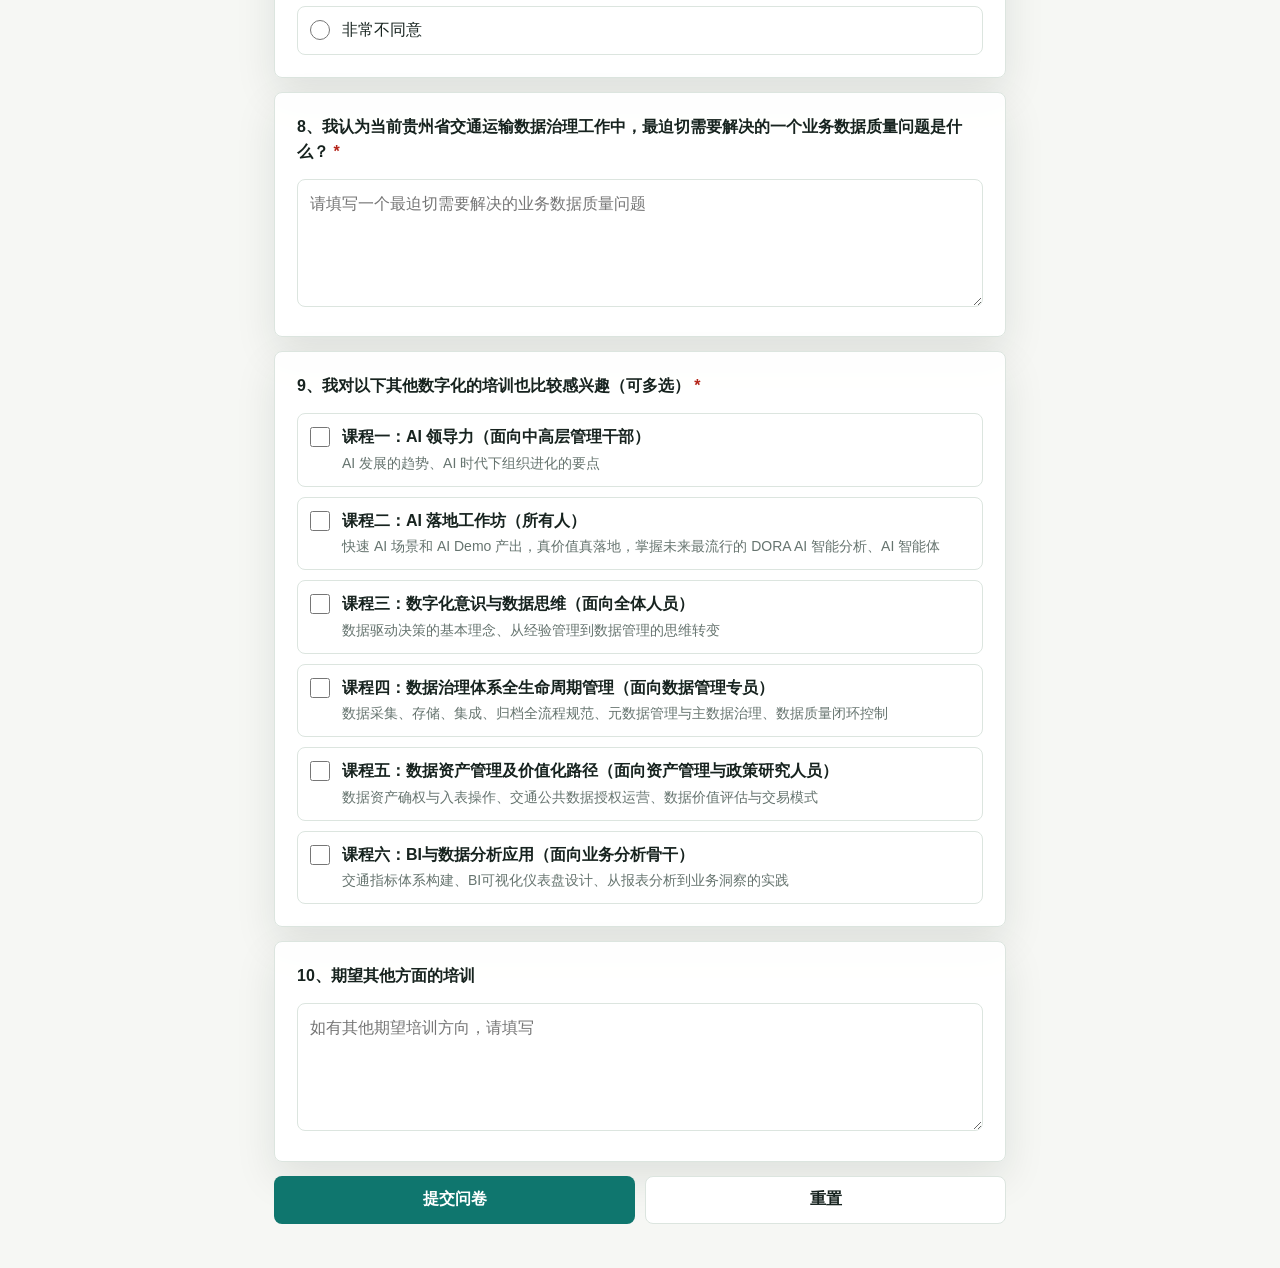
==== commit d32cb902: "Renumber training course options" ====
--- a/index.html
+++ b/index.html
@@ -5,7 +5,7 @@
     <meta name="viewport" content="width=device-width, initial-scale=1, viewport-fit=cover">
     <meta name="theme-color" content="#0f766e">
     <title>贵州省交通运输厅数据治理专题培训调查问卷</title>
-    <link rel="stylesheet" href="styles.css?v=20260609-2312">
+    <link rel="stylesheet" href="styles.css?v=20260610-0330">
   </head>
   <body>
     <main class="page-shell">
@@ -50,6 +50,7 @@
       </section>
     </main>
 
-    <script src="app.js?v=20260609-2312"></script>
+    <script src="config.js?v=20260610-0330"></script>
+    <script src="app.js?v=20260610-0330"></script>
   </body>
 </html>
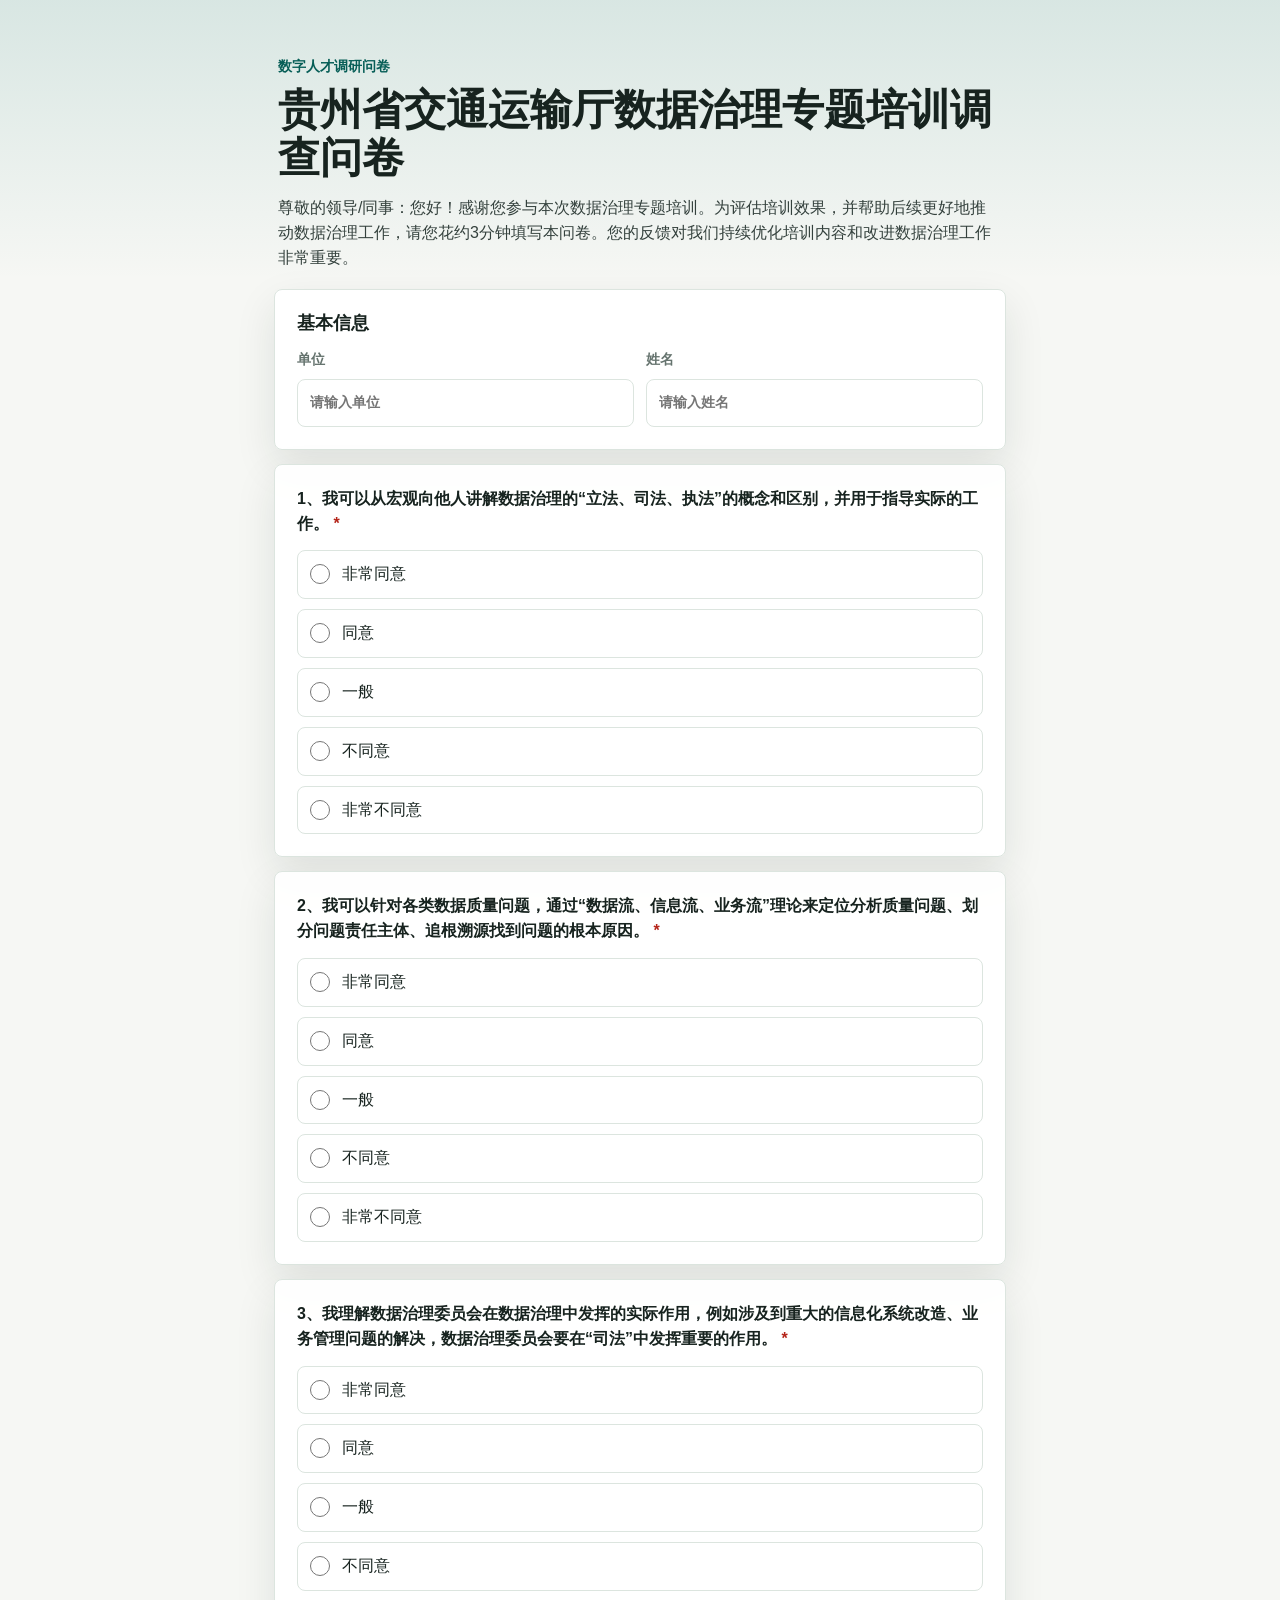
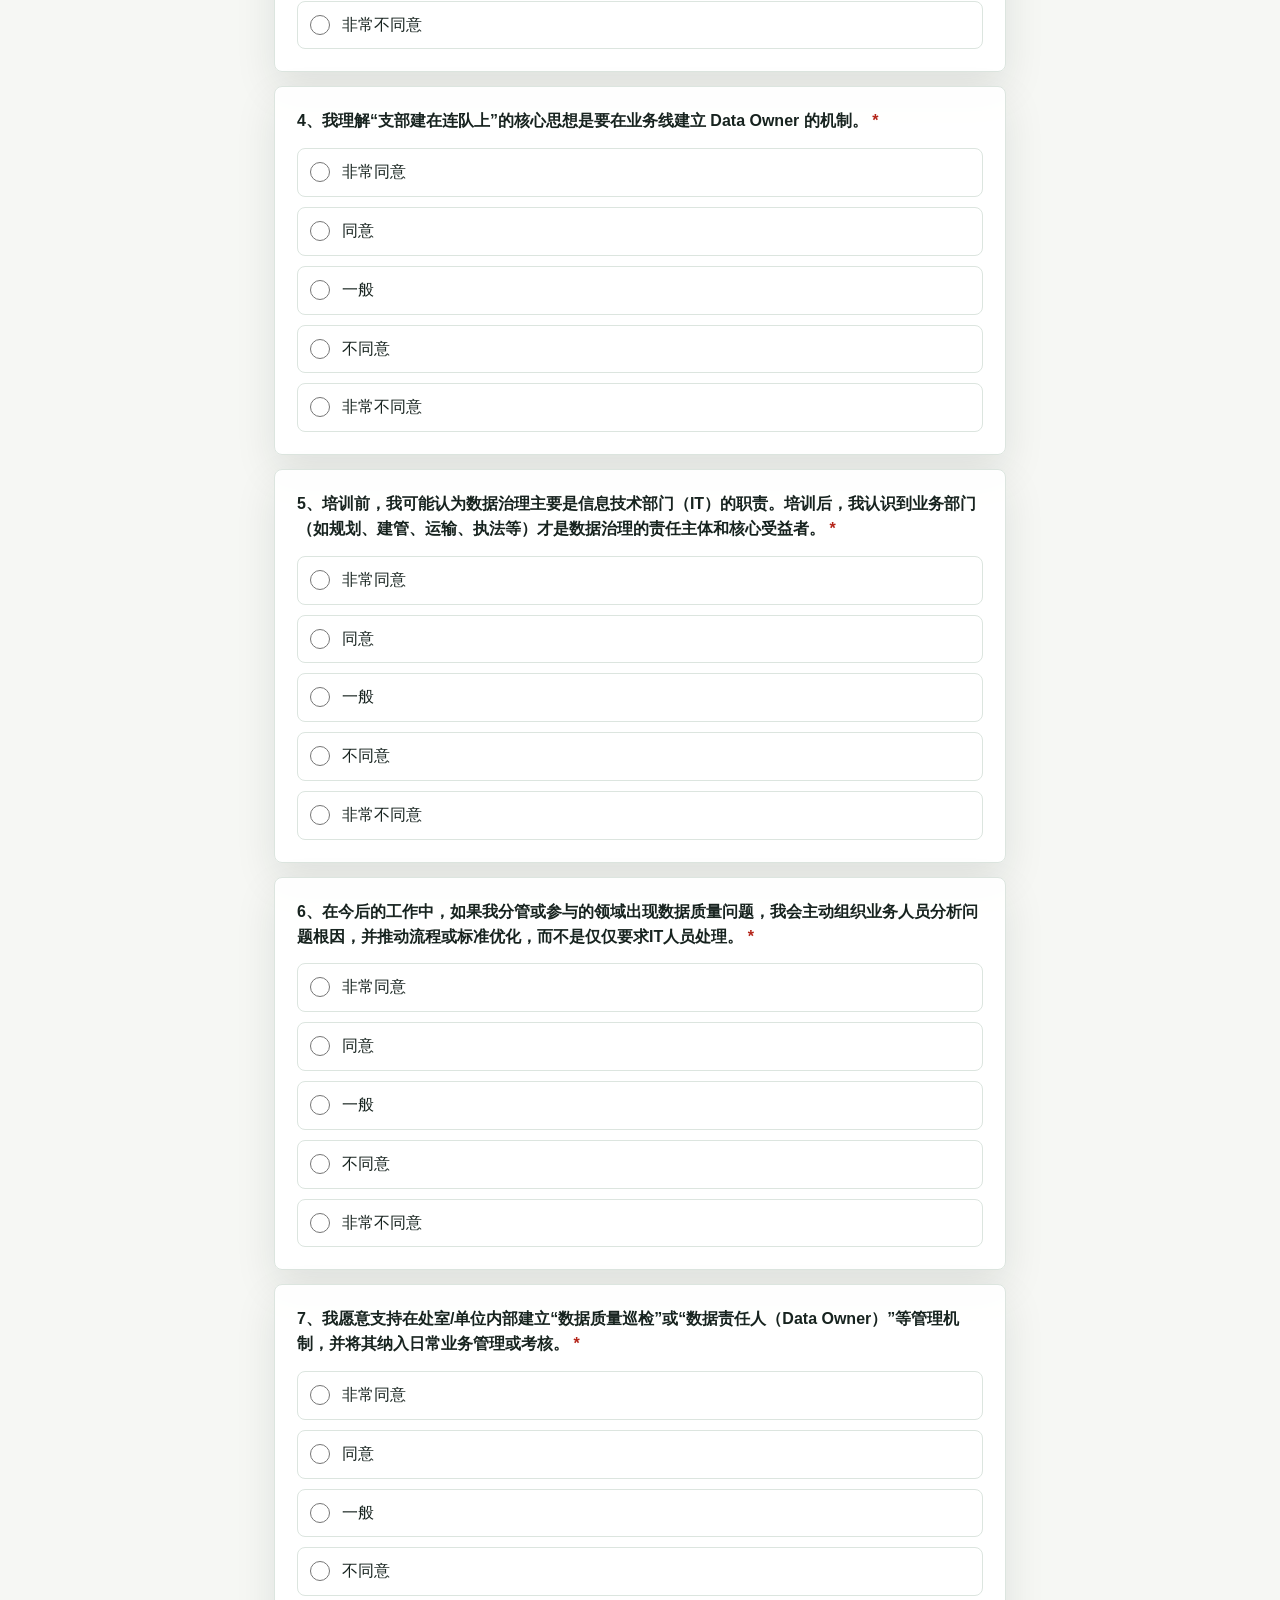
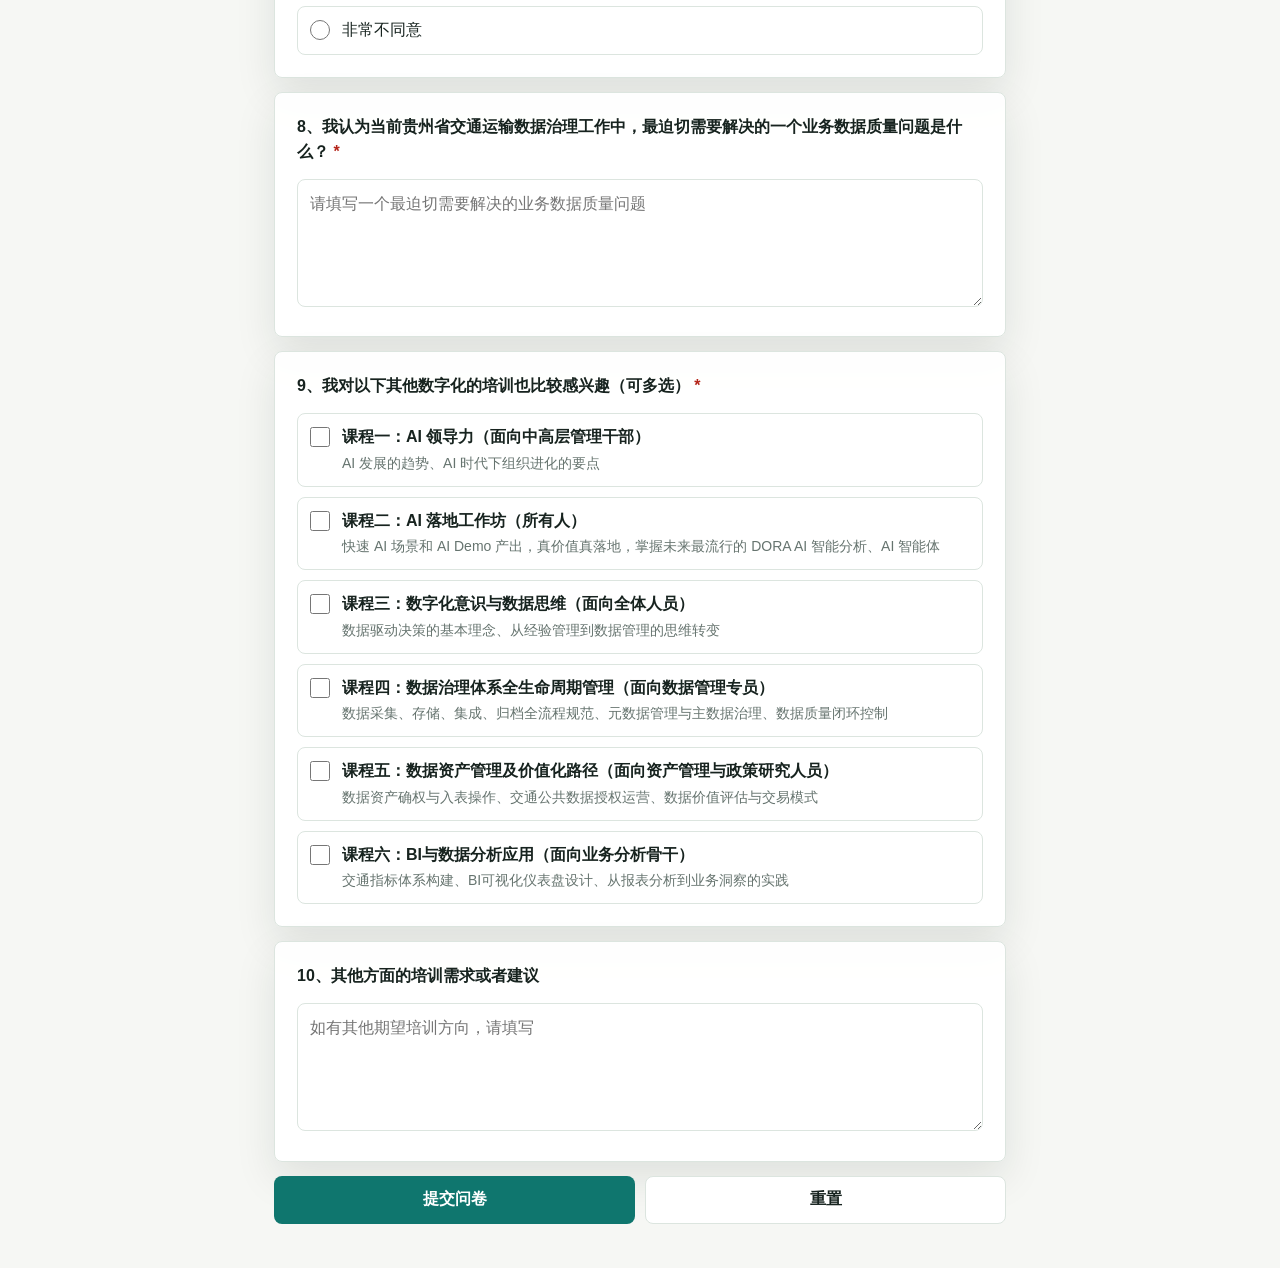
==== commit 838e80a0: "Update training needs question wording" ====
--- a/index.html
+++ b/index.html
@@ -5,7 +5,7 @@
     <meta name="viewport" content="width=device-width, initial-scale=1, viewport-fit=cover">
     <meta name="theme-color" content="#0f766e">
     <title>贵州省交通运输厅数据治理专题培训调查问卷</title>
-    <link rel="stylesheet" href="styles.css?v=20260610-0330">
+    <link rel="stylesheet" href="styles.css?v=20260610-0440">
   </head>
   <body>
     <main class="page-shell">
@@ -50,7 +50,7 @@
       </section>
     </main>
 
-    <script src="config.js?v=20260610-0330"></script>
-    <script src="app.js?v=20260610-0330"></script>
+    <script src="config.js?v=20260610-0440"></script>
+    <script src="app.js?v=20260610-0440"></script>
   </body>
 </html>
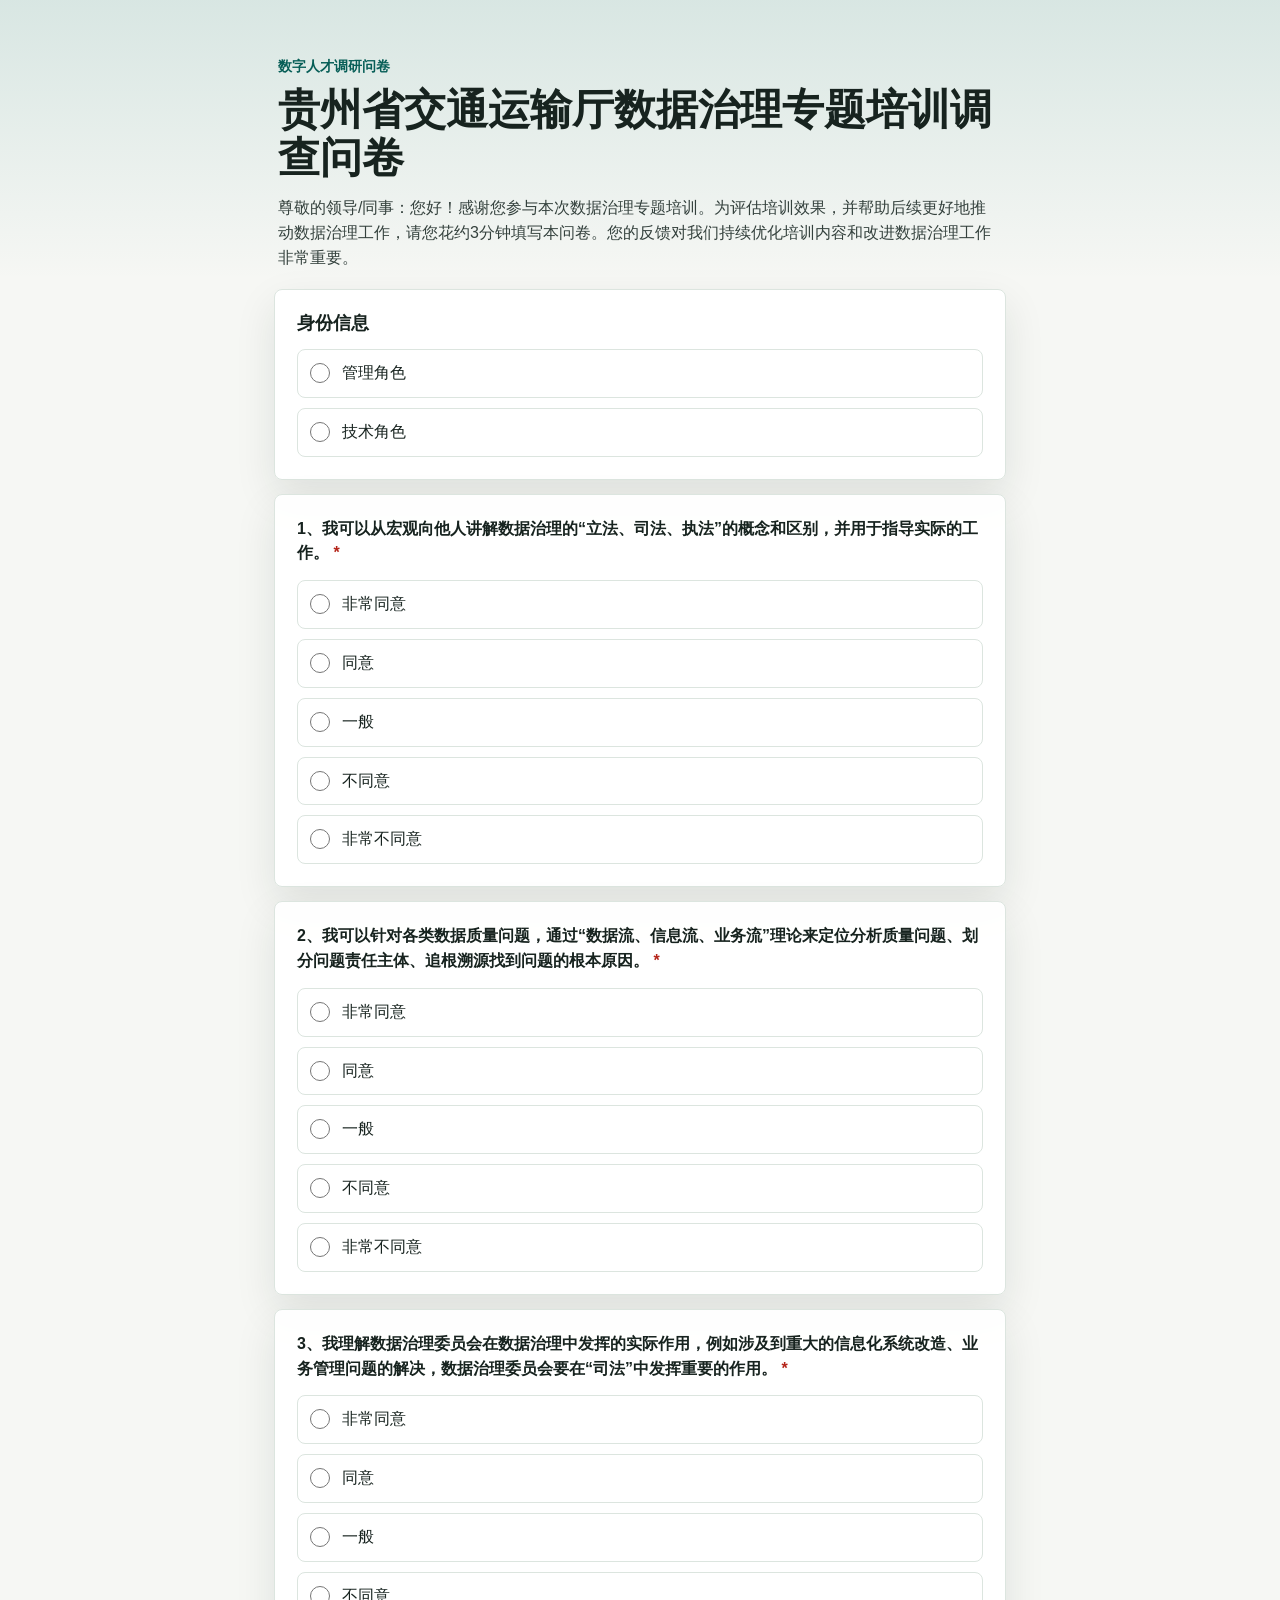
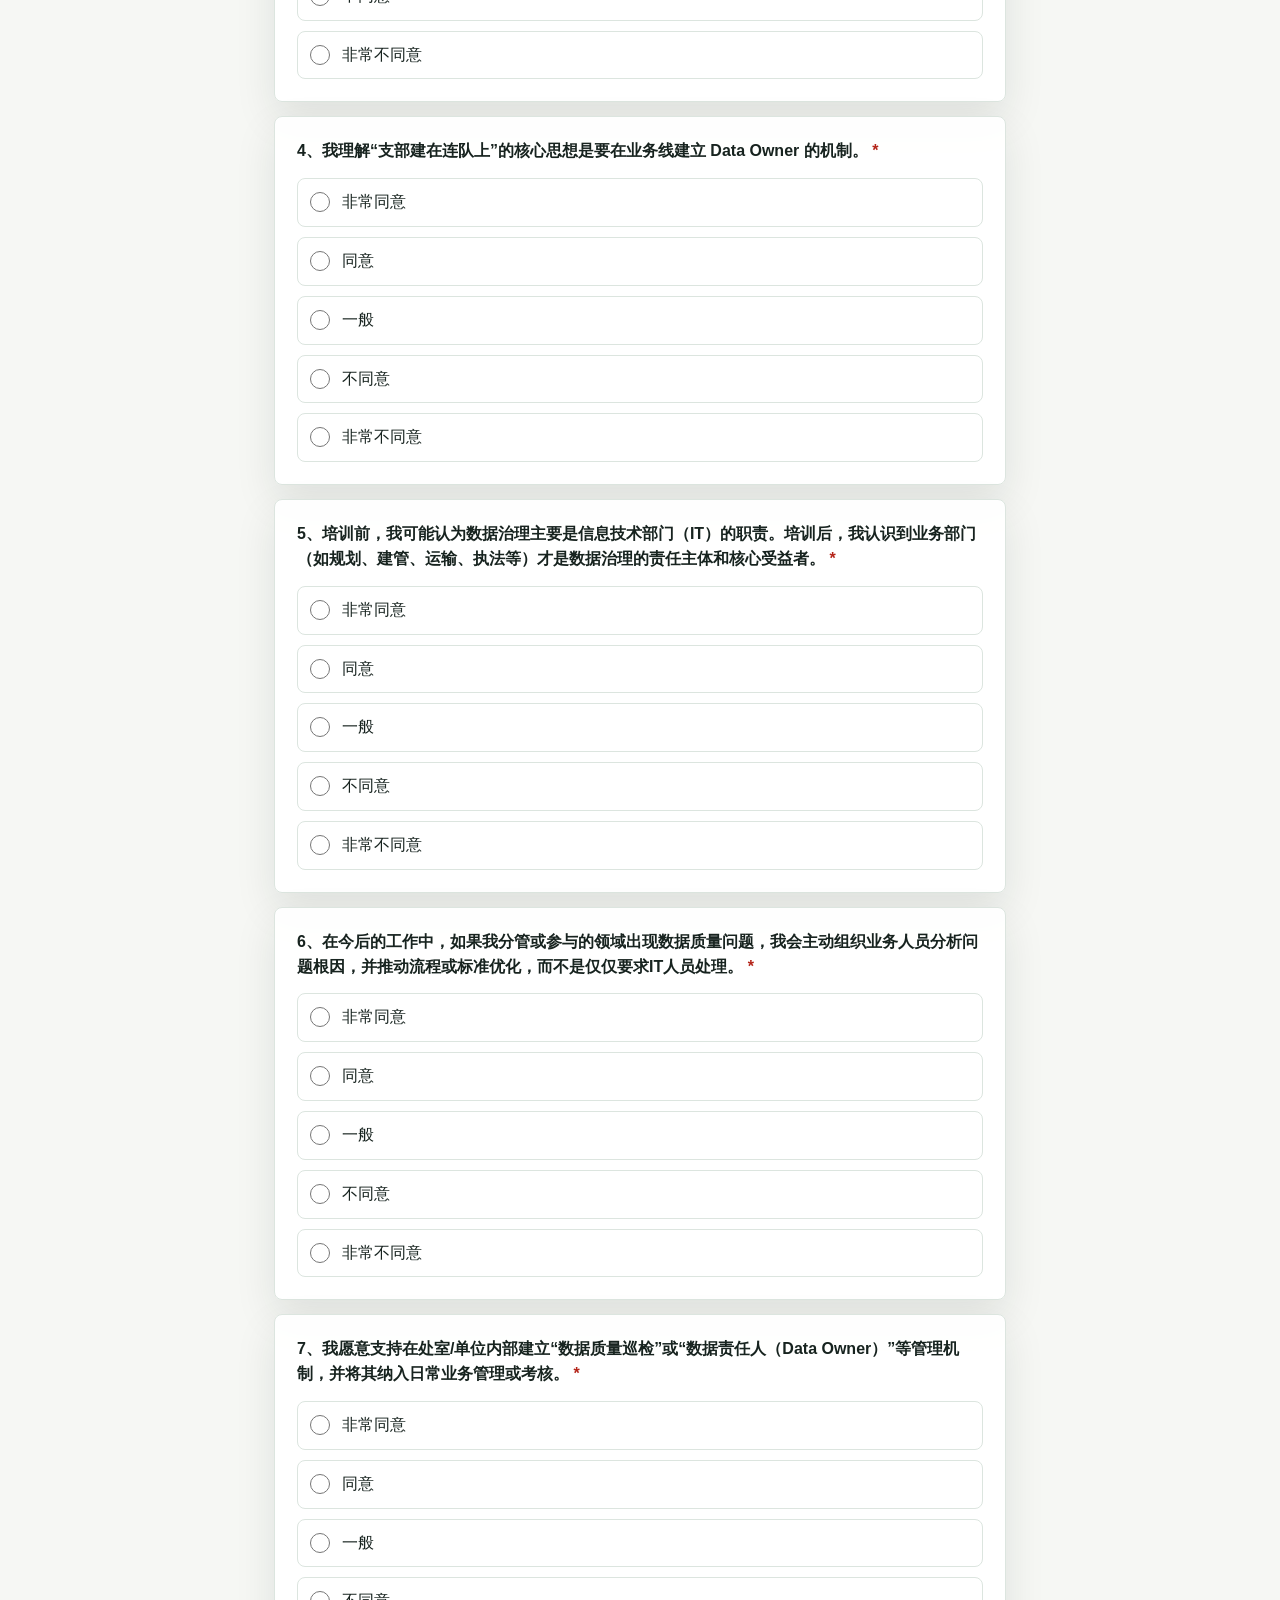
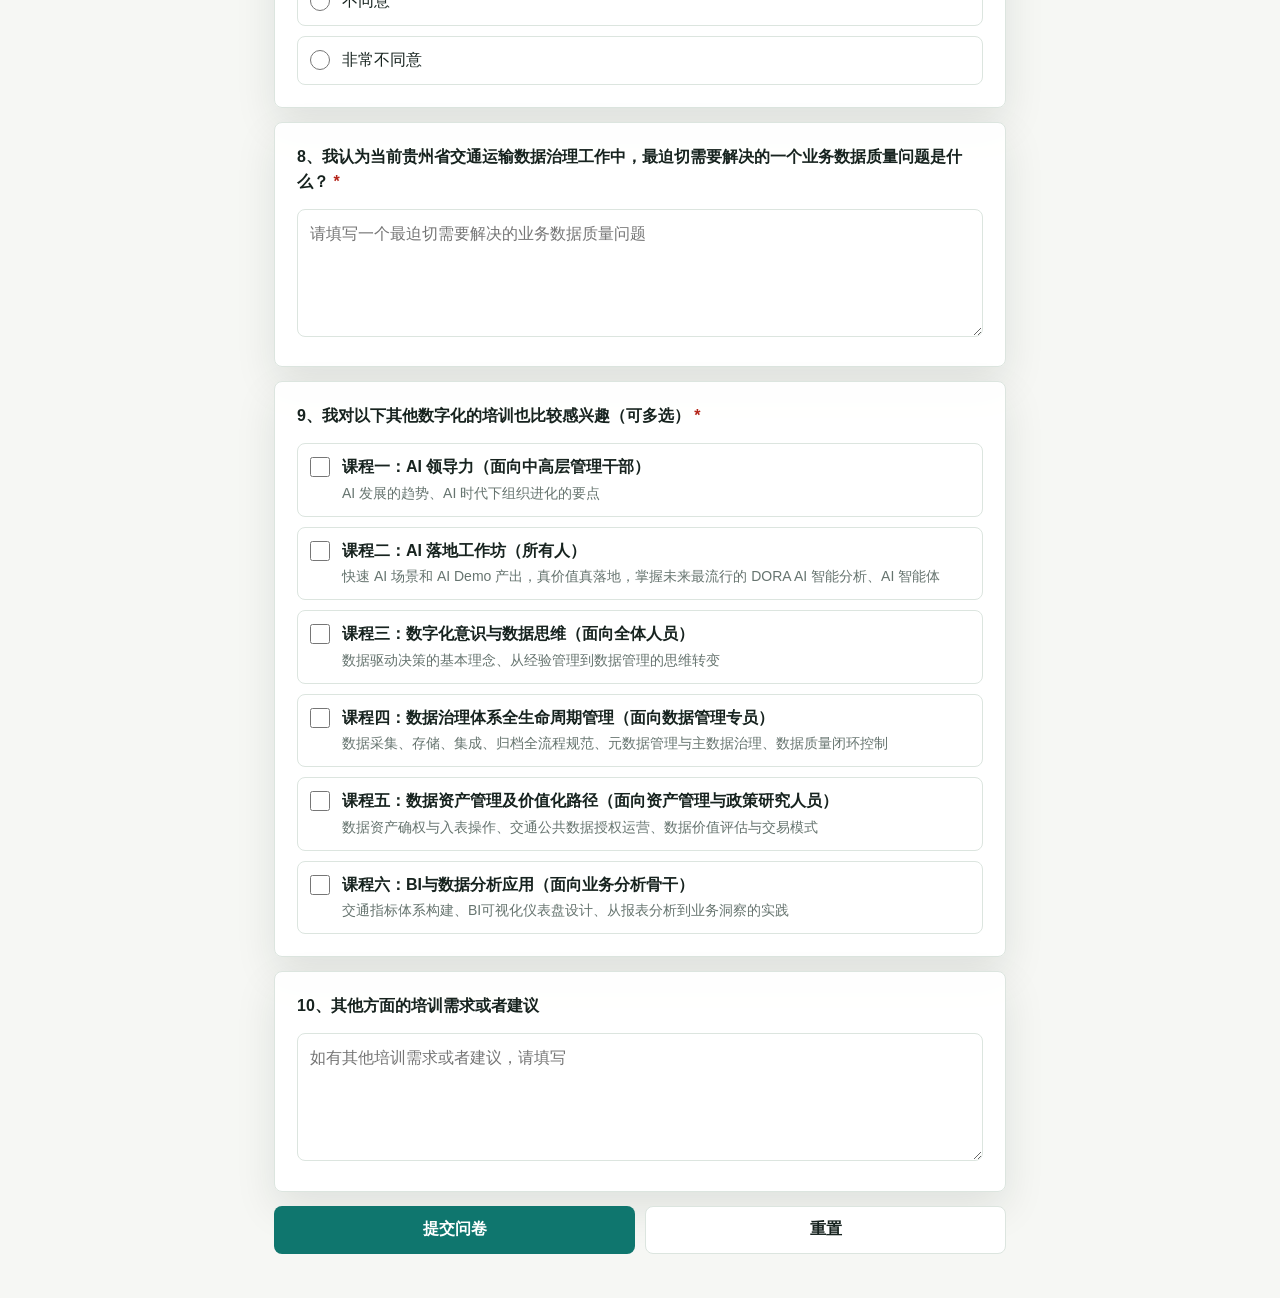
==== commit 8450b0a9: "Replace personal fields with role selection" ====
--- a/index.html
+++ b/index.html
@@ -5,7 +5,7 @@
     <meta name="viewport" content="width=device-width, initial-scale=1, viewport-fit=cover">
     <meta name="theme-color" content="#0f766e">
     <title>贵州省交通运输厅数据治理专题培训调查问卷</title>
-    <link rel="stylesheet" href="styles.css?v=20260610-0440">
+    <link rel="stylesheet" href="styles.css?v=20260610-0450">
   </head>
   <body>
     <main class="page-shell">
@@ -19,15 +19,15 @@
 
       <form id="surveyForm" class="survey-form" novalidate>
         <section class="identity-section" aria-labelledby="identityTitle">
-          <h2 id="identityTitle">基本信息</h2>
-          <div class="field-grid">
-            <label class="text-field">
-              <span>单位</span>
-              <input id="unit" name="unit" type="text" autocomplete="organization" required placeholder="请输入单位">
+          <h2 id="identityTitle">身份信息</h2>
+          <div class="option-list" id="roleOptions">
+            <label class="option-item">
+              <input type="radio" name="role" value="管理角色" required>
+              <span>管理角色</span>
             </label>
-            <label class="text-field">
-              <span>姓名</span>
-              <input id="name" name="name" type="text" autocomplete="name" required placeholder="请输入姓名">
+            <label class="option-item">
+              <input type="radio" name="role" value="技术角色" required>
+              <span>技术角色</span>
             </label>
           </div>
         </section>
@@ -50,7 +50,7 @@
       </section>
     </main>
 
-    <script src="config.js?v=20260610-0440"></script>
-    <script src="app.js?v=20260610-0440"></script>
+    <script src="config.js?v=20260610-0450"></script>
+    <script src="app.js?v=20260610-0450"></script>
   </body>
 </html>
